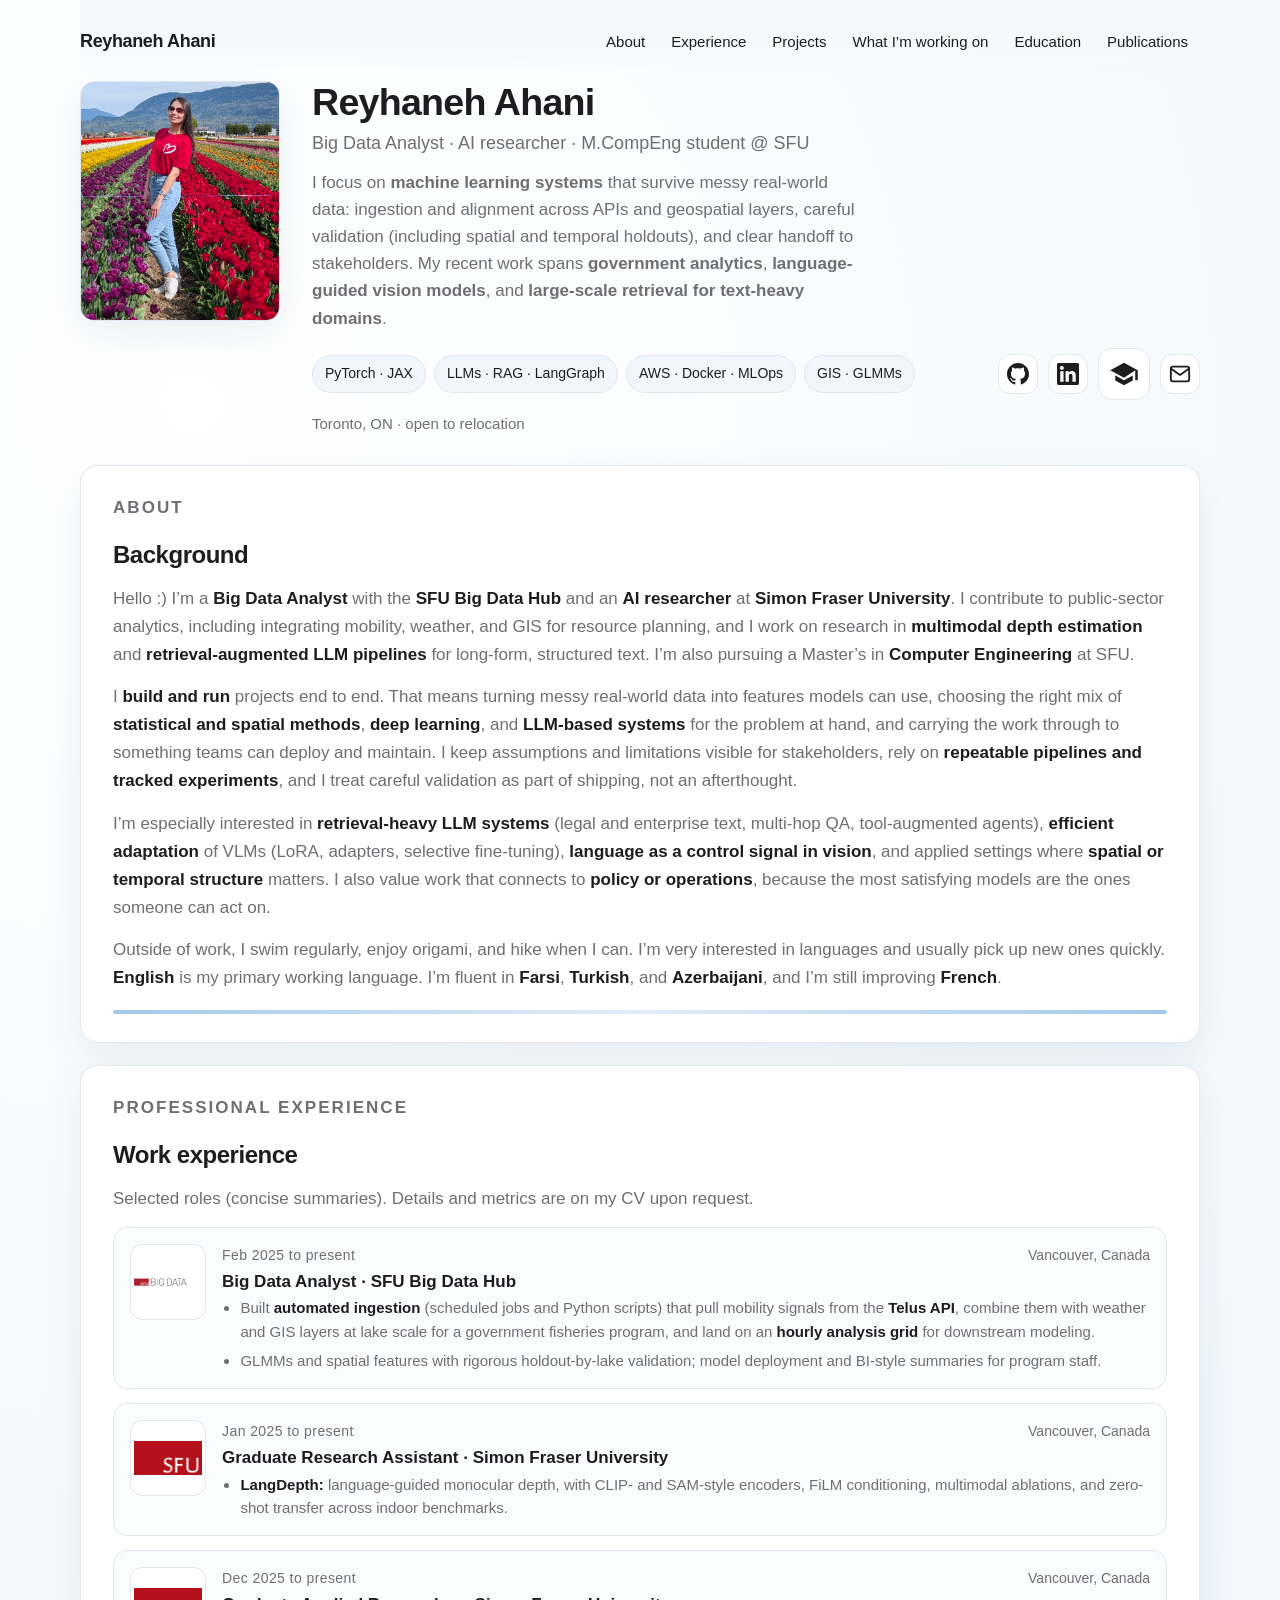
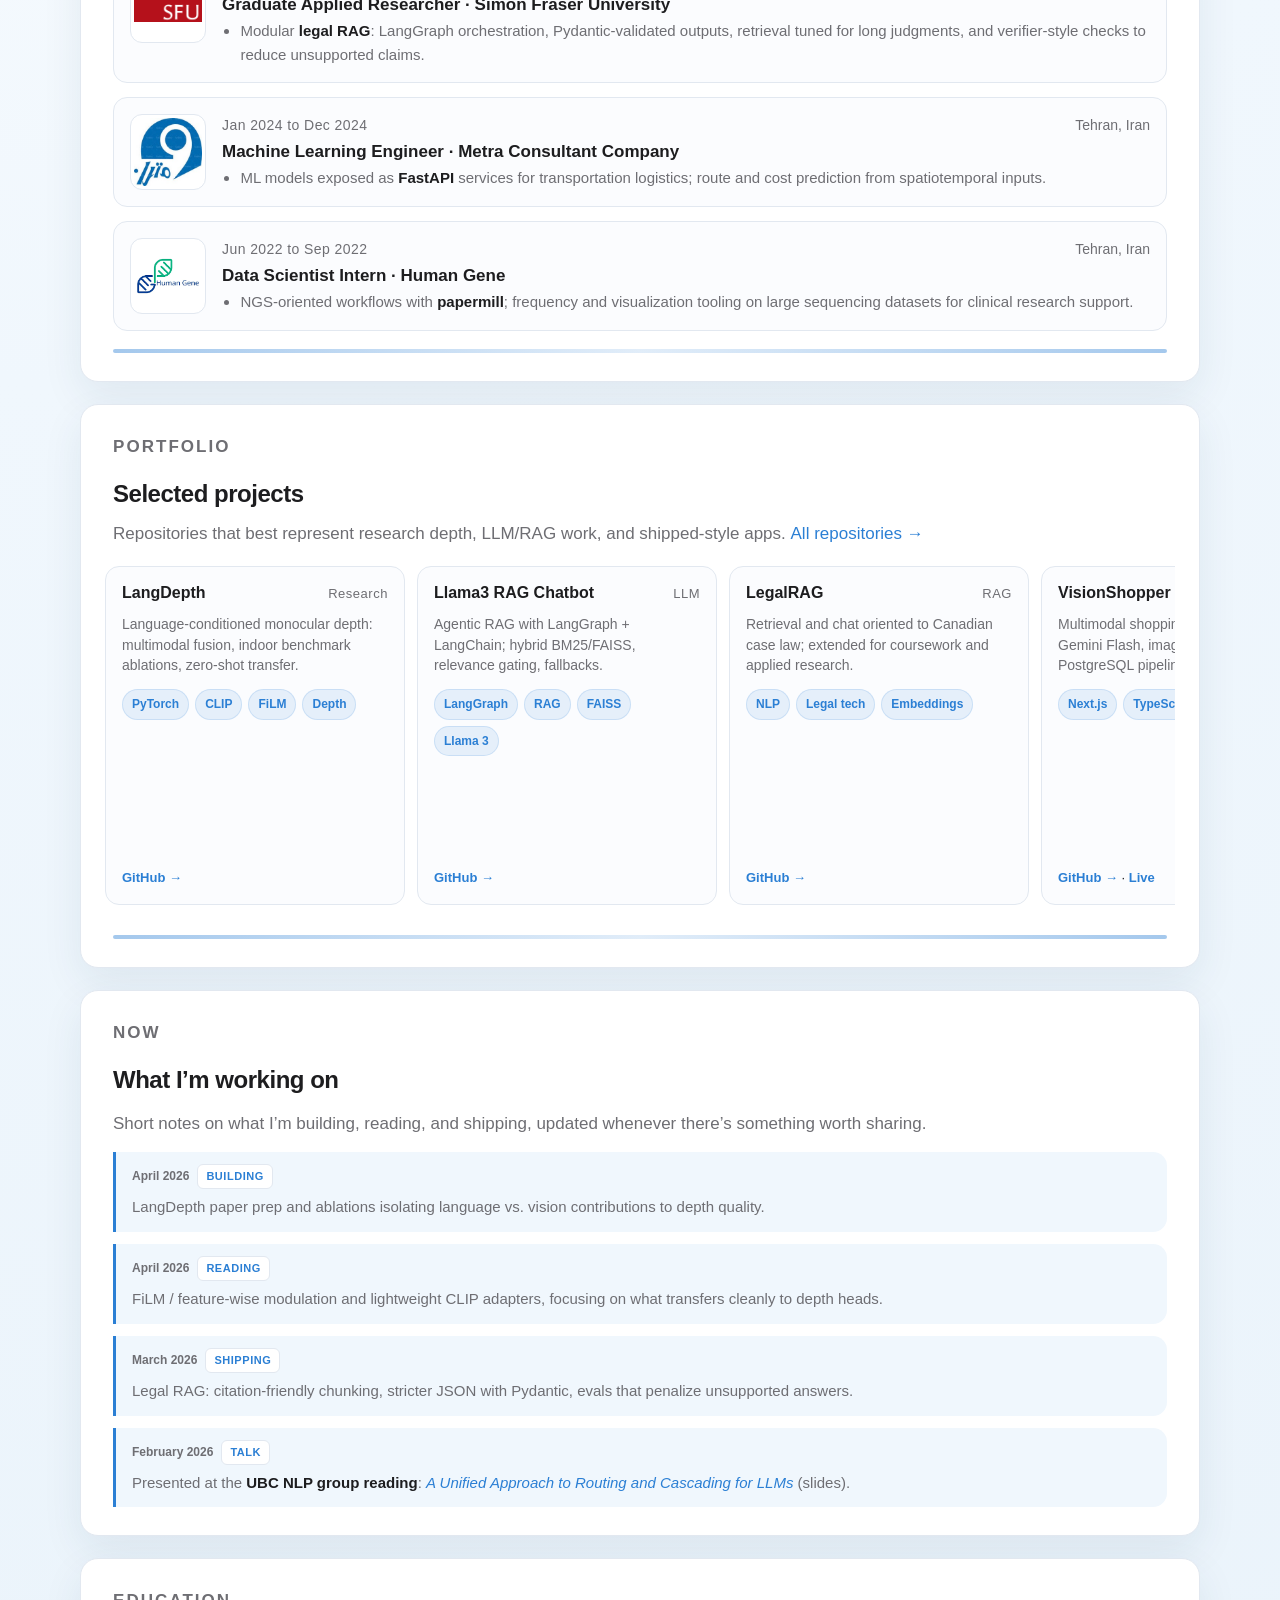
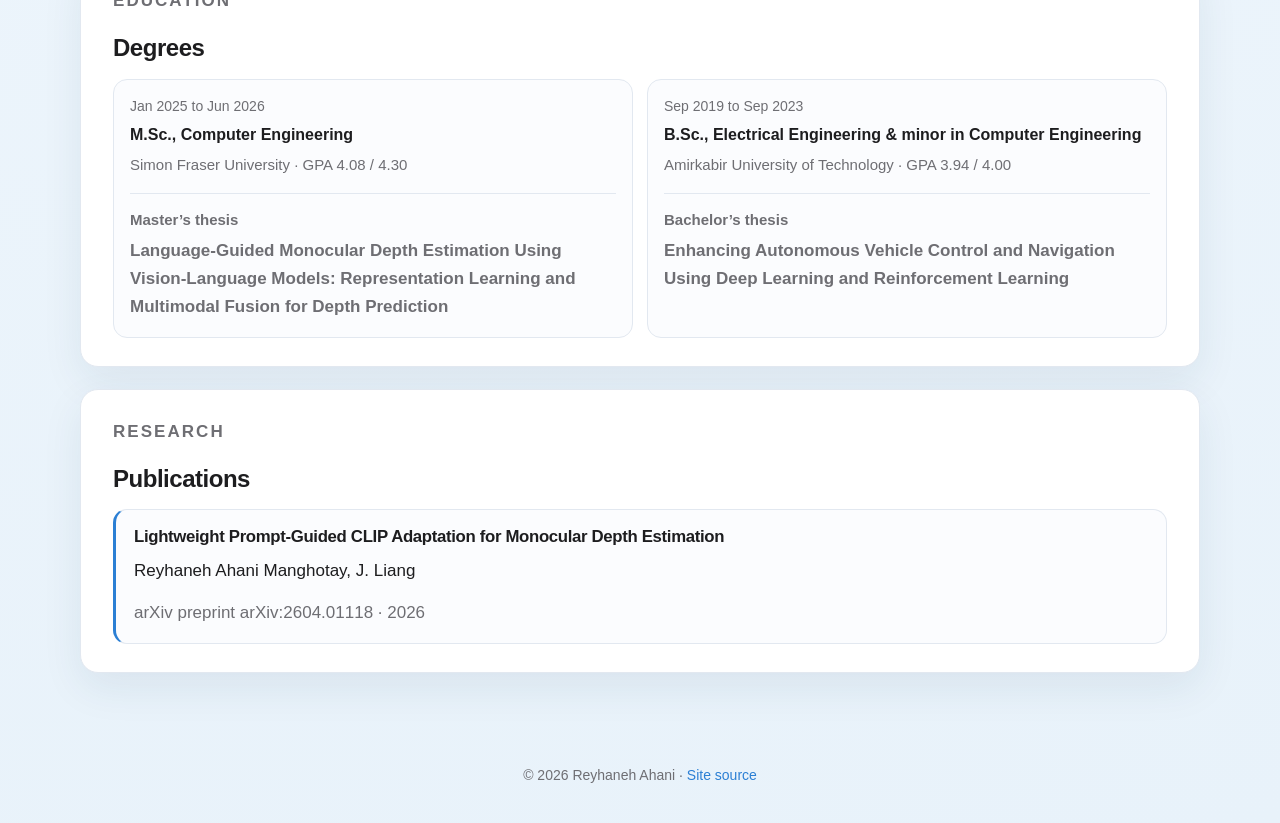
==== index.html @ d9edcb39 "Hint no-cache meta + cache-bust CSS for stale browser copies Co-authored-by: Cursor <cursoragent@cur" ====
<!DOCTYPE html>
<html lang="en">
<head>
  <meta charset="UTF-8" />
  <meta name="viewport" content="width=device-width, initial-scale=1" />
  <meta http-equiv="Cache-Control" content="no-cache, no-store, must-revalidate" />
  <meta http-equiv="Pragma" content="no-cache" />
  <meta http-equiv="Expires" content="0" />
  <meta name="description" content="Reyhaneh Ahani: ML, LLMs, multimodal AI, data engineering. M.CompEng @ SFU." />
  <title>Reyhaneh Ahani</title>
  <link rel="stylesheet" href="css/style.css?v=20260505" />
</head>
<body>
  <div class="shell">
    <header class="site-header">
      <a class="brand" href="#">Reyhaneh Ahani</a>
      <nav class="nav-links" aria-label="Primary">
        <a href="#about">About</a>
        <a href="#experience">Experience</a>
        <a href="#projects">Projects</a>
        <a href="#updates">What I’m working on</a>
        <a href="#education">Education</a>
        <a href="#publications">Publications</a>
      </nav>
    </header>

    <main>
      <section class="hero" aria-label="Introduction">
        <div class="hero-photo-wrap">
          <img
            class="hero-photo"
            src="static/profile.jpg"
            alt="Reyhaneh Ahani"
            width="200"
            height="240"
          />
        </div>
        <div>
          <h1>Reyhaneh Ahani</h1>
          <p class="tagline">Big Data Analyst · AI researcher · M.CompEng student @ SFU</p>
          <p class="lead">
            I focus on <strong>machine learning systems</strong> that survive messy real-world data: ingestion and alignment
            across APIs and geospatial layers, careful validation (including spatial and temporal holdouts), and clear
            handoff to stakeholders. My recent work spans <strong>government analytics</strong>,
            <strong>language-guided vision models</strong>, and <strong>large-scale retrieval for text-heavy domains</strong>.
          </p>
          <div class="hero-meta">
            <div class="pill-row" aria-label="Focus areas">
              <span class="pill">PyTorch · JAX</span>
              <span class="pill">LLMs · RAG · LangGraph</span>
              <span class="pill">AWS · Docker · MLOps</span>
              <span class="pill">GIS · GLMMs</span>
            </div>
            <div class="about-links" aria-label="Social and contact">
              <a href="https://github.com/ReyhanehAhani" target="_blank" rel="noopener noreferrer" title="GitHub" aria-label="GitHub">
                <svg xmlns="http://www.w3.org/2000/svg" width="22" height="22" viewBox="0 0 24 24" fill="currentColor" aria-hidden="true"><path d="M12 0c-6.626 0-12 5.373-12 12 0 5.302 3.438 9.8 8.207 11.387.599.111.793-.261.793-.577v-2.234c-3.338.726-4.033-1.416-4.033-1.416-.546-1.387-1.333-1.756-1.333-1.756-1.089-.745.083-.729.083-.729 1.205.084 1.839 1.237 1.839 1.237 1.07 1.834 2.807 1.304 3.492.997.107-.775.418-1.305.762-1.604-2.665-.305-5.467-1.334-5.467-5.931 0-1.311.469-2.381 1.236-3.221-.124-.303-.535-1.524.117-3.176 0 0 1.008-.322 3.301 1.23.957-.266 1.983-.399 3.003-.404 1.02.005 2.047.138 3.006.404 2.291-1.552 3.297-1.23 3.297-1.23.653 1.653.242 2.874.118 3.176.77.84 1.235 1.911 1.235 3.221 0 4.609-2.807 5.624-5.479 5.921.43.372.823 1.102.823 2.222v3.293c0 .319.192.694.801.576 4.765-1.589 8.199-6.086 8.199-11.386 0-6.627-5.373-12-12-12z"/></svg>
              </a>
              <a href="https://www.linkedin.com/in/reyhaneh-ahani-a38ba91b9/" target="_blank" rel="noopener noreferrer" title="LinkedIn" aria-label="LinkedIn">
                <svg xmlns="http://www.w3.org/2000/svg" width="22" height="22" viewBox="0 0 24 24" fill="currentColor" aria-hidden="true"><path d="M20.447 20.452h-3.554v-5.569c0-1.328-.027-3.037-1.852-3.037-1.853 0-2.136 1.445-2.136 2.939v5.667H9.351V9h3.414v1.561h.046c.477-.9 1.637-1.85 3.37-1.85 3.601 0 4.267 2.37 4.267 5.455v6.286zM5.337 7.433c-1.144 0-2.063-.926-2.063-2.065 0-1.138.92-2.063 2.063-2.063 1.14 0 2.064.925 2.064 2.063 0 1.139-.925 2.065-2.064 2.065zm1.782 13.019H3.555V9h3.564v11.452zM22.225 0H1.771C.792 0 0 .774 0 1.729v20.542C0 23.227.792 24 1.771 24h20.451C23.2 24 24 23.227 24 22.271V1.729C24 .774 23.2 0 22.222 0h.003z"/></svg>
              </a>
              <a class="about-links__scholar" href="https://scholar.google.ca/citations?user=MmxGeR0AAAAJ&amp;hl=en&amp;oi=ao" target="_blank" rel="noopener noreferrer" title="Google Scholar" aria-label="Google Scholar">
                <svg xmlns="http://www.w3.org/2000/svg" width="30" height="30" viewBox="0 0 24 24" fill="currentColor" aria-hidden="true"><path d="M5 13.18v4L12 21l7-3.82v-4L12 17l-5-2.82zM12 3 1 9l11 6 9-5.91V17h2V9L12 3z"/></svg>
              </a>
              <a href="mailto:raa112@sfu.ca" title="Email" aria-label="Email">
                <svg xmlns="http://www.w3.org/2000/svg" width="22" height="22" viewBox="0 0 24 24" fill="none" stroke="currentColor" stroke-width="2" stroke-linecap="round" stroke-linejoin="round" aria-hidden="true"><path d="M4 4h16c1.1 0 2 .9 2 2v12c0 1.1-.9 2-2 2H4c-1.1 0-2-.9-2-2V6c0-1.1.9-2 2-2z"/><polyline points="22,6 12,13 2,6"/></svg>
              </a>
            </div>
          </div>
          <p class="location">Toronto, ON · open to relocation</p>
        </div>
      </section>

      <section id="about" class="panel">
        <p class="eyebrow">About</p>
        <h2>Background</h2>
        <p class="lede">
          Hello :) I’m a <strong>Big Data Analyst</strong> with the <strong>SFU Big Data Hub</strong> and an <strong>AI researcher</strong> at
          <strong>Simon Fraser University</strong>. I contribute to public-sector analytics, including integrating mobility, weather, and GIS for resource planning,
          and I work on research in <strong>multimodal depth estimation</strong> and <strong>retrieval-augmented LLM pipelines</strong> for long-form, structured text.
          I’m also pursuing a Master’s in <strong>Computer Engineering</strong> at SFU.
        </p>
        <p>
          I <strong>build and run</strong> projects end to end. That means turning messy real-world data into features models can use, choosing the right mix of
          <strong>statistical and spatial methods</strong>, <strong>deep learning</strong>, and <strong>LLM-based systems</strong> for the problem at hand, and carrying the work through to something teams can deploy and maintain.
          I keep assumptions and limitations visible for stakeholders, rely on <strong>repeatable pipelines and tracked experiments</strong>,
          and I treat careful validation as part of shipping, not an afterthought.
        </p>
        <p>
          I’m especially interested in <strong>retrieval-heavy LLM systems</strong> (legal and enterprise text, multi-hop QA, tool-augmented agents),
          <strong>efficient adaptation</strong> of VLMs (LoRA, adapters, selective fine-tuning), <strong>language as a control signal in vision</strong>,
          and applied settings where <strong>spatial or temporal structure</strong> matters. I also value work that connects to <strong>policy or operations</strong>,
          because the most satisfying models are the ones someone can act on.
        </p>
        <p>
          Outside of work, I swim regularly, enjoy origami, and hike when I can. I’m very interested in languages and usually pick up new ones quickly.
          <strong>English</strong> is my primary working language. I’m fluent in <strong>Farsi</strong>, <strong>Turkish</strong>, and <strong>Azerbaijani</strong>, and I’m still improving <strong>French</strong>.
        </p>
        <div class="section-bar" aria-hidden="true"></div>
      </section>

      <section id="experience" class="panel">
        <p class="eyebrow">Professional experience</p>
        <h2>Work experience</h2>
        <p class="lede">Selected roles (concise summaries). Details and metrics are on my CV upon request.</p>

        <div class="timeline">
          <article class="timeline__item">
            <div class="timeline__logo"><img src="static/logos/bigdatahub.png" alt="" /></div>
            <div class="timeline__body">
              <div class="role-line">
                <p class="when">Feb 2025 to present</p>
                <span class="job-location">Vancouver, Canada</span>
              </div>
              <h3>Big Data Analyst · SFU Big Data Hub</h3>
              <ul>
                <li>Built <strong>automated ingestion</strong> (scheduled jobs and Python scripts) that pull mobility signals from the <strong>Telus API</strong>, combine them with weather and GIS layers at lake scale for a government fisheries program, and land on an <strong>hourly analysis grid</strong> for downstream modeling.</li>
                <li>GLMMs and spatial features with rigorous holdout-by-lake validation; model deployment and BI-style summaries for program staff.</li>
              </ul>
            </div>
          </article>

          <article class="timeline__item">
            <div class="timeline__logo"><img src="static/logos/sfu.png" alt="" /></div>
            <div class="timeline__body">
              <div class="role-line">
                <p class="when">Jan 2025 to present</p>
                <span class="job-location">Vancouver, Canada</span>
              </div>
              <h3>Graduate Research Assistant · Simon Fraser University</h3>
              <ul>
                <li><strong>LangDepth:</strong> language-guided monocular depth, with CLIP- and SAM-style encoders, FiLM conditioning, multimodal ablations, and zero-shot transfer across indoor benchmarks.</li>
              </ul>
            </div>
          </article>

          <article class="timeline__item">
            <div class="timeline__logo"><img src="static/logos/sfu.png" alt="" /></div>
            <div class="timeline__body">
              <div class="role-line">
                <p class="when">Dec 2025 to present</p>
                <span class="job-location">Vancouver, Canada</span>
              </div>
              <h3>Graduate Applied Researcher · Simon Fraser University</h3>
              <ul>
                <li>Modular <strong>legal RAG</strong>: LangGraph orchestration, Pydantic-validated outputs, retrieval tuned for long judgments, and verifier-style checks to reduce unsupported claims.</li>
              </ul>
            </div>
          </article>

          <article class="timeline__item">
            <div class="timeline__logo"><img src="static/logos/metra.png" alt="" /></div>
            <div class="timeline__body">
              <div class="role-line">
                <p class="when">Jan 2024 to Dec 2024</p>
                <span class="job-location">Tehran, Iran</span>
              </div>
              <h3>Machine Learning Engineer · Metra Consultant Company</h3>
              <ul>
                <li>ML models exposed as <strong>FastAPI</strong> services for transportation logistics; route and cost prediction from spatiotemporal inputs.</li>
              </ul>
            </div>
          </article>

          <article class="timeline__item">
            <div class="timeline__logo"><img src="static/logos/humangene.png" alt="" /></div>
            <div class="timeline__body">
              <div class="role-line">
                <p class="when">Jun 2022 to Sep 2022</p>
                <span class="job-location">Tehran, Iran</span>
              </div>
              <h3>Data Scientist Intern · Human Gene</h3>
              <ul>
                <li>NGS-oriented workflows with <strong>papermill</strong>; frequency and visualization tooling on large sequencing datasets for clinical research support.</li>
              </ul>
            </div>
          </article>
        </div>
        <div class="section-bar" aria-hidden="true"></div>
      </section>

      <section id="projects" class="panel">
        <div class="panel__header">
          <div>
            <p class="eyebrow">Portfolio</p>
            <h2 style="margin-bottom:0">Selected projects</h2>
          </div>
        </div>
        <p class="lede" style="margin-top:8px">
          Repositories that best represent research depth, LLM/RAG work, and shipped-style apps.
          <a href="https://github.com/ReyhanehAhani?tab=repositories" target="_blank" rel="noopener noreferrer">All repositories →</a>
        </p>

        <div class="projects-scroll-wrap">
          <div class="projects-scroll">
            <article class="card">
              <div class="card__header">
                <h3>LangDepth</h3>
                <span class="year">Research</span>
              </div>
              <p>Language-conditioned monocular depth: multimodal fusion, indoor benchmark ablations, zero-shot transfer.</p>
              <div class="tags">
                <span>PyTorch</span><span>CLIP</span><span>FiLM</span><span>Depth</span>
              </div>
              <div class="card-links"><a href="https://github.com/ReyhanehAhani/LangDepth" target="_blank" rel="noopener noreferrer">GitHub →</a></div>
            </article>

            <article class="card">
              <div class="card__header">
                <h3>Llama3 RAG Chatbot</h3>
                <span class="year">LLM</span>
              </div>
              <p>Agentic RAG with LangGraph + LangChain; hybrid BM25/FAISS, relevance gating, fallbacks.</p>
              <div class="tags">
                <span>LangGraph</span><span>RAG</span><span>FAISS</span><span>Llama 3</span>
              </div>
              <div class="card-links"><a href="https://github.com/ReyhanehAhani/Llama3_RAG_Chatbot" target="_blank" rel="noopener noreferrer">GitHub →</a></div>
            </article>

            <article class="card">
              <div class="card__header">
                <h3>LegalRAG</h3>
                <span class="year">RAG</span>
              </div>
              <p>Retrieval and chat oriented to Canadian case law; extended for coursework and applied research.</p>
              <div class="tags">
                <span>NLP</span><span>Legal tech</span><span>Embeddings</span>
              </div>
              <div class="card-links"><a href="https://github.com/ReyhanehAhani/LegalRAG" target="_blank" rel="noopener noreferrer">GitHub →</a></div>
            </article>

            <article class="card">
              <div class="card__header">
                <h3>VisionShopper</h3>
                <span class="year">Product</span>
              </div>
              <p>Multimodal shopping assistant: Next.js, Gemini Flash, image compression, async PostgreSQL pipeline.</p>
              <div class="tags">
                <span>Next.js</span><span>TypeScript</span><span>VLM</span><span>Vercel</span>
              </div>
              <div class="card-links">
                <a href="https://github.com/ReyhanehAhani/VisionShopper" target="_blank" rel="noopener noreferrer">GitHub →</a>
                · <a href="https://vision-shopper.vercel.app" target="_blank" rel="noopener noreferrer">Live</a>
              </div>
            </article>

            <article class="card">
              <div class="card__header">
                <h3>AdaDepthCLIP</h3>
                <span class="year">Vision</span>
              </div>
              <p>Trains a monocular depth head on top of frozen CLIP ViT-B/32, using <strong>lightweight adapter blocks</strong> instead of full fine-tunes so the vision-language backbone stays stable while the depth decoder adapts. A <strong>composite loss</strong> blends scale-invariant and gradient terms so indoor layouts stay sharp without blowing up on thin structures.</p>
              <div class="tags">
                <span>CLIP</span><span>ViT</span><span>Adapters</span>
              </div>
              <div class="card-links"><a href="https://github.com/ReyhanehAhani/AdaDepthCLIP" target="_blank" rel="noopener noreferrer">GitHub →</a></div>
            </article>

            <article class="card">
              <div class="card__header">
                <h3>NGS Data Analyser</h3>
                <span class="year">Bio</span>
              </div>
              <p>NGS workflows, frequency utilities, and visualizations for variant and disease-association support.</p>
              <div class="tags">
                <span>Python</span><span>Genomics</span><span>Pipelines</span>
              </div>
              <div class="card-links"><a href="https://github.com/ReyhanehAhani/NGS_Data_Analyser" target="_blank" rel="noopener noreferrer">GitHub →</a></div>
            </article>

            <article class="card">
              <div class="card__header">
                <h3>FAIRSEQ EN-FA</h3>
                <span class="year">NLP</span>
              </div>
              <p>End-to-end <strong>English-Persian</strong> neural MT in FAIRSEQ: normalized and filtered parallel data, trained both <strong>LSTM seq2seq</strong> and <strong>Transformer</strong> baselines, and scored outputs with <strong>COMET</strong> (plus classic automatic metrics) to compare architecture choices under the same preprocessing budget.</p>
              <div class="tags">
                <span>FAIRSEQ</span><span>MT</span><span>Transformers</span>
              </div>
              <div class="card-links"><a href="https://github.com/ReyhanehAhani/FAIRSEQ-EN-FA-translation" target="_blank" rel="noopener noreferrer">GitHub →</a></div>
            </article>

            <article class="card">
              <div class="card__header">
                <h3>MultiNLI · Llama3 &amp; RoBERTa</h3>
                <span class="year">Fine-tuning</span>
              </div>
              <p>Systematic <strong>parameter-efficient fine-tuning</strong> on MultiNLI-style natural language inference: <strong>LoRA</strong> on Llama&nbsp;3 versus a strong <strong>RoBERTa</strong> encoder baseline, with matched training budgets and error analysis to see when instruction-tuned LLMs buy you gains on structured entailment.</p>
              <div class="tags">
                <span>LoRA</span><span>Hugging Face</span><span>NLI</span>
              </div>
              <div class="card-links"><a href="https://github.com/ReyhanehAhani/MultiNLI-LLama-Roberta" target="_blank" rel="noopener noreferrer">GitHub →</a></div>
            </article>

            <article class="card">
              <div class="card__header">
                <h3>Diabet · LIME &amp; SHAP</h3>
                <span class="year">XAI</span>
              </div>
              <p>Part of my exploration of <strong>trustworthy AI</strong>: train classifiers on tabular, clinical-style diabetes-risk data, then stress-test <strong>explainability (XAI)</strong> with <strong>LIME</strong> and <strong>SHAP</strong>, comparing local vs. global attributions and when each method aligns (or conflicts) with model behavior for safe downstream use.</p>
              <div class="tags">
                <span>Trustworthy AI</span><span>XAI</span><span>SHAP</span><span>LIME</span><span>Sklearn</span>
              </div>
              <div class="card-links"><a href="https://github.com/ReyhanehAhani/Diabet-LIME-SHAP" target="_blank" rel="noopener noreferrer">GitHub →</a></div>
            </article>

            <article class="card">
              <div class="card__header">
                <h3>Bachelor’s thesis</h3>
                <span class="year">Capstone</span>
              </div>
              <p>Bachelor’s capstone at <strong>Amirkabir University of Technology</strong>: full thesis package (code, experiments, and report) on <strong>computer vision for intelligent vehicles</strong>, including detection- and segmentation-style pipelines, training loops, and evaluation that fed my later work in multimodal and spatial ML.</p>
              <div class="tags">
                <span>PyTorch</span><span>CV</span><span>Autonomous driving</span><span>Thesis</span>
              </div>
              <div class="card-links"><a href="https://github.com/ReyhanehAhani/Bachelor-Thesis" target="_blank" rel="noopener noreferrer">GitHub →</a></div>
            </article>
          </div>
        </div>
        <div class="section-bar" aria-hidden="true"></div>
      </section>

      <section id="updates" class="panel">
        <p class="eyebrow">Now</p>
        <h2>What I’m working on</h2>
        <p class="lede">Short notes on what I’m building, reading, and shipping, updated whenever there’s something worth sharing.</p>
        <div class="updates-list">
          <article class="update-item">
            <div class="update-meta">
              <span class="update-date">April 2026</span>
              <span class="update-tag">Building</span>
            </div>
            <p>LangDepth paper prep and ablations isolating language vs. vision contributions to depth quality.</p>
          </article>
          <article class="update-item">
            <div class="update-meta">
              <span class="update-date">April 2026</span>
              <span class="update-tag">Reading</span>
            </div>
            <p>FiLM / feature-wise modulation and lightweight CLIP adapters, focusing on what transfers cleanly to depth heads.</p>
          </article>
          <article class="update-item">
            <div class="update-meta">
              <span class="update-date">March 2026</span>
              <span class="update-tag">Shipping</span>
            </div>
            <p>Legal RAG: citation-friendly chunking, stricter JSON with Pydantic, evals that penalize unsupported answers.</p>
          </article>
          <article class="update-item">
            <div class="update-meta">
              <span class="update-date">February 2026</span>
              <span class="update-tag">Talk</span>
            </div>
            <p>
              Presented at the <strong>UBC NLP group reading</strong>:
              <a href="https://docs.google.com/presentation/d/10ZEqgsfHxGTs1e9fv6WZc2cRCBlDjfGvfIC561rQwIE/edit?slide=id.p#slide=id.p" target="_blank" rel="noopener noreferrer"><em>A Unified Approach to Routing and Cascading for LLMs</em></a>
              (slides).
            </p>
          </article>
        </div>
      </section>

      <section id="education" class="panel">
        <p class="eyebrow">Education</p>
        <h2>Degrees</h2>
        <div class="edu-grid">
          <div class="edu-card">
            <div class="when">Jan 2025 to Jun 2026</div>
            <strong>M.Sc., Computer Engineering</strong>
            <span>Simon Fraser University · GPA 4.08 / 4.30</span>
            <div class="edu-thesis-block">
              <span class="edu-thesis-kicker">Master’s thesis</span>
              <p class="edu-thesis-line">
                Language-Guided Monocular Depth Estimation Using Vision-Language Models:
                Representation Learning and Multimodal Fusion for Depth Prediction
              </p>
            </div>
          </div>
          <div class="edu-card">
            <div class="when">Sep 2019 to Sep 2023</div>
            <strong>B.Sc., Electrical Engineering &amp; minor in Computer Engineering</strong>
            <span>Amirkabir University of Technology · GPA 3.94 / 4.00</span>
            <div class="edu-thesis-block">
              <span class="edu-thesis-kicker">Bachelor’s thesis</span>
              <p class="edu-thesis-line">
                Enhancing Autonomous Vehicle Control and Navigation Using Deep Learning and Reinforcement Learning
              </p>
            </div>
          </div>
        </div>
      </section>

      <section id="publications" class="panel">
        <p class="eyebrow">Research</p>
        <h2>Publications</h2>
        <ul class="pub-list">
          <li class="pub-item">
            <h3 class="pub-title">Lightweight Prompt-Guided CLIP Adaptation for Monocular Depth Estimation</h3>
            <p class="pub-meta"><span class="pub-authors">Reyhaneh Ahani Manghotay, J. Liang</span></p>
            <p class="pub-venue">arXiv preprint arXiv:2604.01118 · 2026</p>
          </li>
        </ul>
      </section>
    </main>

    <footer>
      © <span id="y"></span> Reyhaneh Ahani ·
      <a href="https://github.com/ReyhanehAhani/reyhanehahani.github.io" target="_blank" rel="noopener noreferrer">Site source</a>
    </footer>
  </div>
  <script>
    document.getElementById("y").textContent = new Date().getFullYear();
  </script>
</body>
</html>
---- css/style.css ----
/* Portfolio — layout inspired by github.com/tianw52/tianw52.github.io, palette: light blue + white */
:root {
  --bg: #f5f9fc;
  --panel: #ffffff;
  --text: #1d1d1f;
  --muted: #6e6e73;
  --accent: #2b7fd4;
  --accent-soft: rgba(43, 127, 212, 0.1);
  --border: #e2e8f0;
  --shadow: 0 15px 40px rgba(30, 58, 95, 0.08);
  --radius: 18px;
  --radius-sm: 14px;
}

*,
*::before,
*::after {
  box-sizing: border-box;
}

html {
  scroll-behavior: smooth;
}

body {
  margin: 0;
  min-height: 100vh;
  font-family: "SF Pro Display", "SF Pro Text", -apple-system, BlinkMacSystemFont, "Segoe UI", Roboto, sans-serif;
  font-size: 17px;
  line-height: 1.55;
  color: var(--text);
  background: radial-gradient(circle at 15% 10%, #ffffff 0%, #f0f7fd 42%, #e8f2fa 100%);
  overflow-x: hidden;
  -webkit-font-smoothing: antialiased;
}

a {
  color: var(--accent);
  text-decoration: none;
  font-weight: 500;
}

a:hover {
  text-decoration: underline;
}

.shell {
  width: min(1120px, 92vw);
  margin: 0 auto;
}

/* Sticky blur header — tianw52 style */
.site-header {
  display: flex;
  align-items: center;
  justify-content: space-between;
  flex-wrap: wrap;
  gap: 10px;
  padding: 22px 0 12px;
  position: sticky;
  top: 0;
  z-index: 20;
  background: linear-gradient(180deg, rgba(245, 249, 252, 0.96) 65%, rgba(245, 249, 252, 0));
  backdrop-filter: blur(12px);
  -webkit-backdrop-filter: blur(12px);
}

.site-header .brand {
  font-weight: 600;
  letter-spacing: -0.02em;
  font-size: 18px;
  color: var(--text);
}

.site-header .brand:hover {
  color: var(--accent);
  text-decoration: none;
}

.nav-links {
  display: flex;
  flex-wrap: wrap;
  gap: 2px;
}

.nav-links a {
  color: var(--text);
  text-decoration: none;
  font-weight: 500;
  font-size: 15px;
  padding: 8px 12px;
  border-radius: 12px;
  transition: background 0.2s ease, color 0.2s ease;
}

.nav-links a:hover {
  color: var(--accent);
  background: var(--accent-soft);
  text-decoration: none;
}

main {
  display: flex;
  flex-direction: column;
  gap: 22px;
  padding-bottom: 72px;
}

/* Hero */
.hero {
  display: grid;
  grid-template-columns: 200px 1fr;
  gap: 2rem;
  align-items: start;
  padding: 8px 0 8px;
}

@media (max-width: 720px) {
  .hero {
    grid-template-columns: 1fr;
    text-align: center;
  }

  .hero-photo-wrap {
    margin: 0 auto;
  }

  .hero-meta {
    justify-content: center;
  }
}

.hero-photo-wrap {
  position: relative;
}

.hero-photo {
  width: 100%;
  max-width: 200px;
  aspect-ratio: 5 / 6;
  object-fit: cover;
  border-radius: var(--radius-sm);
  box-shadow: var(--shadow);
  border: 1px solid var(--border);
  background: var(--panel);
}

.hero-photo.is-placeholder {
  object-fit: contain;
}

.hero h1 {
  margin: 0 0 6px;
  font-size: clamp(1.75rem, 3.5vw, 2.35rem);
  font-weight: 600;
  letter-spacing: -0.02em;
  line-height: 1.15;
}

.hero .tagline {
  margin: 0 0 12px;
  font-size: 18px;
  color: var(--muted);
  line-height: 1.45;
}

.hero .lead {
  margin: 0 0 16px;
  color: var(--muted);
  font-size: 17px;
  line-height: 1.6;
  max-width: 58ch;
}

.hero-meta {
  display: flex;
  align-items: center;
  justify-content: space-between;
  flex-wrap: wrap;
  gap: 12px;
  margin-bottom: 12px;
}

.hero .pill-row {
  display: flex;
  gap: 8px;
  flex-wrap: wrap;
}

.hero .pill {
  background: #f0f6fc;
  border: 1px solid var(--border);
  padding: 7px 12px;
  border-radius: 999px;
  color: var(--text);
  font-weight: 500;
  font-size: 14px;
}

.about-links {
  display: flex;
  align-items: center;
  gap: 10px;
  flex-shrink: 0;
}

.about-links a {
  display: inline-flex;
  align-items: center;
  justify-content: center;
  width: 40px;
  height: 40px;
  padding: 0;
  border: 1px solid var(--border);
  border-radius: 12px;
  background: var(--panel);
  color: var(--text);
  transition: transform 0.15s ease, box-shadow 0.15s ease, color 0.15s ease;
}

.about-links a:hover {
  transform: translateY(-2px);
  box-shadow: 0 8px 20px rgba(43, 127, 212, 0.12);
  color: var(--accent);
  text-decoration: none;
}

.about-links a svg {
  display: block;
}

.about-links a.about-links__scholar {
  width: 52px;
  height: 52px;
  border-radius: 14px;
}

.about-links a.about-links__scholar svg {
  width: 30px;
  height: 30px;
}

.hero .location {
  font-size: 15px;
  color: var(--muted);
  margin: 0;
}

/* Panels */
.panel {
  background: var(--panel);
  border: 1px solid var(--border);
  border-radius: var(--radius);
  padding: 28px 32px;
  box-shadow: var(--shadow);
}

.panel__header {
  display: flex;
  justify-content: space-between;
  align-items: baseline;
  gap: 12px;
  flex-wrap: wrap;
  margin-bottom: 4px;
}

.eyebrow {
  text-transform: uppercase;
  letter-spacing: 0.12em;
  font-size: 13px;
  color: var(--muted);
  margin: 0 0 8px;
  font-weight: 600;
}

.panel h2 {
  margin: 0 0 12px;
  font-size: 1.5rem;
  font-weight: 600;
  letter-spacing: -0.02em;
}

.lede {
  font-size: 17px;
  line-height: 1.65;
  color: var(--muted);
  margin: 0 0 14px;
}

.panel p {
  margin: 0 0 14px;
  color: var(--muted);
  font-size: 17px;
  line-height: 1.65;
}

.panel p:last-child {
  margin-bottom: 0;
}

.panel strong {
  color: var(--text);
  font-weight: 600;
}

.section-bar {
  width: 100%;
  height: 4px;
  background: linear-gradient(90deg, rgba(43, 127, 212, 0.45), rgba(43, 127, 212, 0.15), rgba(43, 127, 212, 0.45));
  border-radius: 999px;
  margin-top: 18px;
  opacity: 0.95;
}

/* Timeline / jobs with logos */
.timeline {
  display: grid;
  gap: 14px;
}

.timeline__item {
  display: grid;
  grid-template-columns: 76px 1fr;
  gap: 14px 16px;
  align-items: start;
  padding: 16px 16px;
  border-radius: var(--radius-sm);
  border: 1px solid var(--border);
  background: #fbfcfe;
}

.timeline__logo {
  width: 76px;
  height: 76px;
  border-radius: 12px;
  border: 1px solid var(--border);
  background: var(--panel);
  display: flex;
  align-items: center;
  justify-content: center;
  overflow: hidden;
  flex-shrink: 0;
}

.timeline__logo img {
  width: 100%;
  height: 100%;
  object-fit: contain;
  padding: 3px;
}

.timeline__body {
  min-width: 0;
}

.timeline__body .role-line {
  display: flex;
  align-items: baseline;
  gap: 10px;
  flex-wrap: wrap;
  justify-content: space-between;
  margin-bottom: 4px;
}

.timeline__body .when {
  margin: 0;
  font-size: 14px;
  letter-spacing: 0.03em;
  color: var(--muted);
  font-weight: 500;
}

.job-location {
  color: var(--muted);
  font-size: 14px;
  white-space: nowrap;
}

.timeline__body h3 {
  margin: 0 0 4px;
  font-size: 17px;
  font-weight: 600;
  line-height: 1.25;
}

.timeline__body .role-title {
  margin: 0 0 10px;
  font-size: 15px;
  color: var(--muted);
}

.timeline__body ul {
  margin: 0;
  padding-left: 1.15rem;
  color: var(--muted);
  font-size: 15px;
  line-height: 1.55;
}

.timeline__body li {
  margin-bottom: 6px;
}

.timeline__body li:last-child {
  margin-bottom: 0;
}

/* Project cards — horizontal scroll like tianw52 */
.panel__header + .projects-scroll-wrap {
  margin-top: 8px;
}

.projects-scroll {
  display: flex;
  gap: 12px;
  overflow-x: auto;
  padding: 4px 4px 12px;
  margin: 0 -8px;
  padding-left: 8px;
  padding-right: 8px;
  scroll-snap-type: x mandatory;
}

.projects-scroll::-webkit-scrollbar {
  height: 10px;
}

.projects-scroll::-webkit-scrollbar-track {
  background: #eef4fa;
  border-radius: 999px;
}

.projects-scroll::-webkit-scrollbar-thumb {
  background: rgba(43, 127, 212, 0.25);
  border-radius: 999px;
}

.card {
  background: #fbfcfe;
  border: 1px solid var(--border);
  border-radius: var(--radius-sm);
  padding: 16px;
  display: flex;
  flex-direction: column;
  gap: 10px;
  transition: transform 0.25s ease, box-shadow 0.25s ease;
  min-width: 300px;
  flex: 0 0 300px;
  scroll-snap-align: start;
}

.card:hover {
  transform: translateY(-5px);
  box-shadow: 0 18px 32px rgba(30, 58, 95, 0.1);
}

.card__header {
  display: flex;
  align-items: baseline;
  justify-content: space-between;
  gap: 10px;
}

.card__header h3 {
  margin: 0;
  flex: 1;
  font-size: 16px;
  font-weight: 600;
  line-height: 1.25;
}

.card .year {
  color: var(--muted);
  font-size: 13px;
  letter-spacing: 0.04em;
  white-space: nowrap;
}

.card p {
  margin: 0;
  color: var(--muted);
  font-size: 14px;
  line-height: 1.45;
}

.card .card-links {
  margin-top: auto;
  font-size: 13px;
}

.card .card-links a {
  font-weight: 600;
}

.tags {
  display: flex;
  gap: 6px;
  flex-wrap: wrap;
  margin-top: 4px;
}

.tags span {
  background: var(--accent-soft);
  color: var(--accent);
  padding: 5px 9px;
  border-radius: 999px;
  font-size: 12px;
  font-weight: 600;
  border: 1px solid rgba(43, 127, 212, 0.15);
}

/* Publications */
.pub-list {
  list-style: none;
  margin: 0;
  padding: 0;
  display: flex;
  flex-direction: column;
  gap: 14px;
}

.pub-item {
  margin: 0;
  padding: 16px 16px 16px 18px;
  border-radius: var(--radius-sm);
  border: 1px solid var(--border);
  background: #fbfcfe;
  border-left: 3px solid var(--accent);
}

.pub-title {
  margin: 0 0 8px;
  font-size: 1.05rem;
  font-weight: 600;
  line-height: 1.35;
  letter-spacing: -0.02em;
  color: var(--text);
}

.pub-meta {
  margin: 0 0 6px;
  font-size: 15px;
  color: var(--muted);
}

.pub-authors {
  color: var(--text);
  font-weight: 500;
}

.pub-venue {
  margin: 0;
  font-size: 14px;
  color: var(--muted);
}

/* Lab notes */
.updates-list {
  display: flex;
  flex-direction: column;
  gap: 12px;
}

.update-item {
  border-left: 3px solid var(--accent);
  padding: 12px 14px 12px 16px;
  background: #f0f7fd;
  border-radius: 0 var(--radius-sm) var(--radius-sm) 0;
}

.update-meta {
  display: flex;
  flex-wrap: wrap;
  gap: 8px;
  align-items: center;
  margin-bottom: 6px;
  font-size: 12px;
}

.update-date {
  color: var(--muted);
  font-weight: 600;
}

.update-tag {
  background: var(--panel);
  color: var(--accent);
  font-weight: 700;
  font-size: 11px;
  text-transform: uppercase;
  letter-spacing: 0.05em;
  padding: 3px 8px;
  border-radius: 6px;
  border: 1px solid var(--border);
}

.update-item p {
  margin: 0;
  font-size: 15px;
  color: var(--muted);
}

/* Education */
.edu-grid {
  display: grid;
  gap: 14px;
}

@media (min-width: 640px) {
  .edu-grid {
    grid-template-columns: 1fr 1fr;
  }
}

.edu-card {
  border: 1px solid var(--border);
  border-radius: var(--radius-sm);
  padding: 16px;
  background: #fbfcfe;
}

.edu-card .when {
  font-size: 14px;
  color: var(--muted);
  margin-bottom: 6px;
}

.edu-card strong {
  display: block;
  font-size: 16px;
  margin-bottom: 4px;
  color: var(--text);
}

.edu-card span {
  font-size: 15px;
  color: var(--muted);
}

.edu-thesis-block {
  margin-top: 14px;
  padding-top: 14px;
  border-top: 1px solid var(--border);
}

.edu-thesis-kicker {
  display: block;
  font-size: 12px;
  font-weight: 600;
  color: var(--muted);
  margin-bottom: 6px;
}

.edu-thesis-line {
  margin: 0;
  font-size: 15px;
  font-weight: 600;
  line-height: 1.45;
  color: var(--text);
}

footer {
  text-align: center;
  padding: 20px 16px 36px;
  font-size: 14px;
  color: var(--muted);
}

@media (max-width: 720px) {
  .site-header {
    flex-direction: column;
    align-items: flex-start;
  }

  .panel {
    padding: 22px 20px;
  }
}
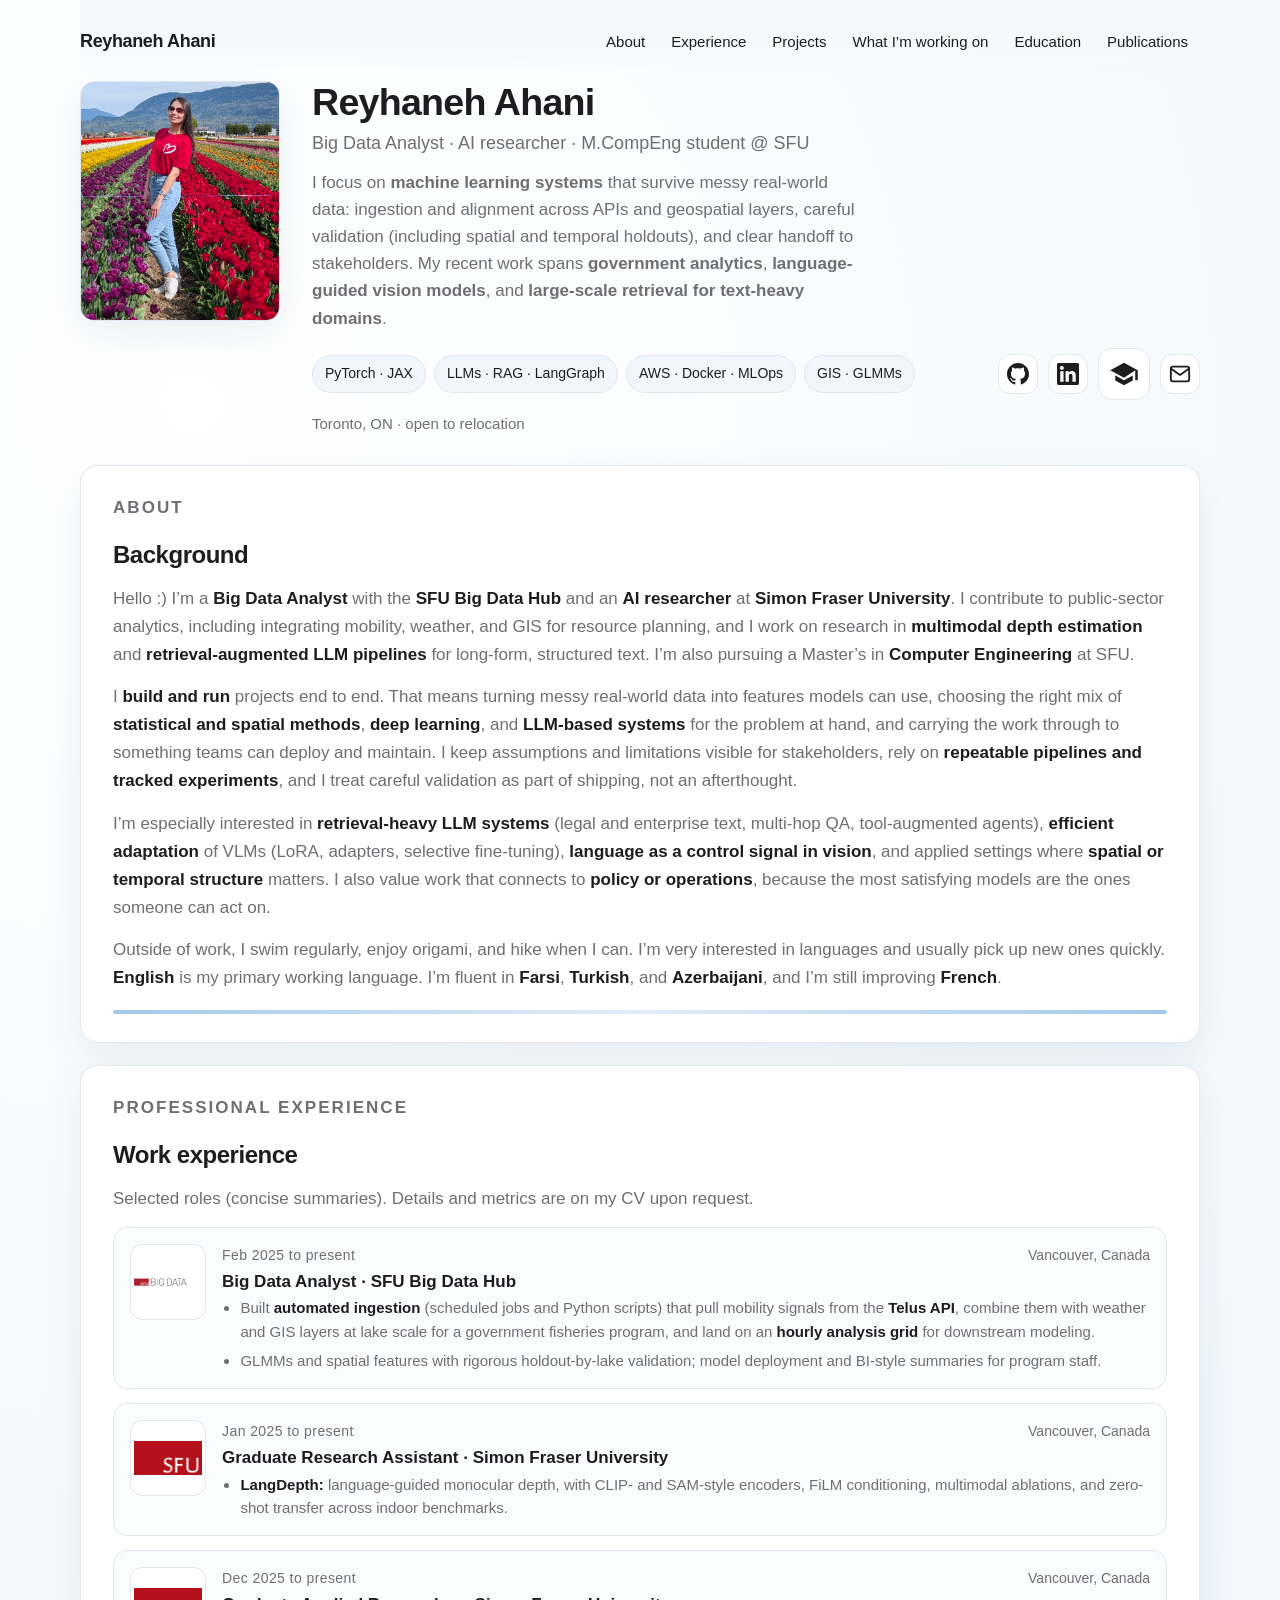
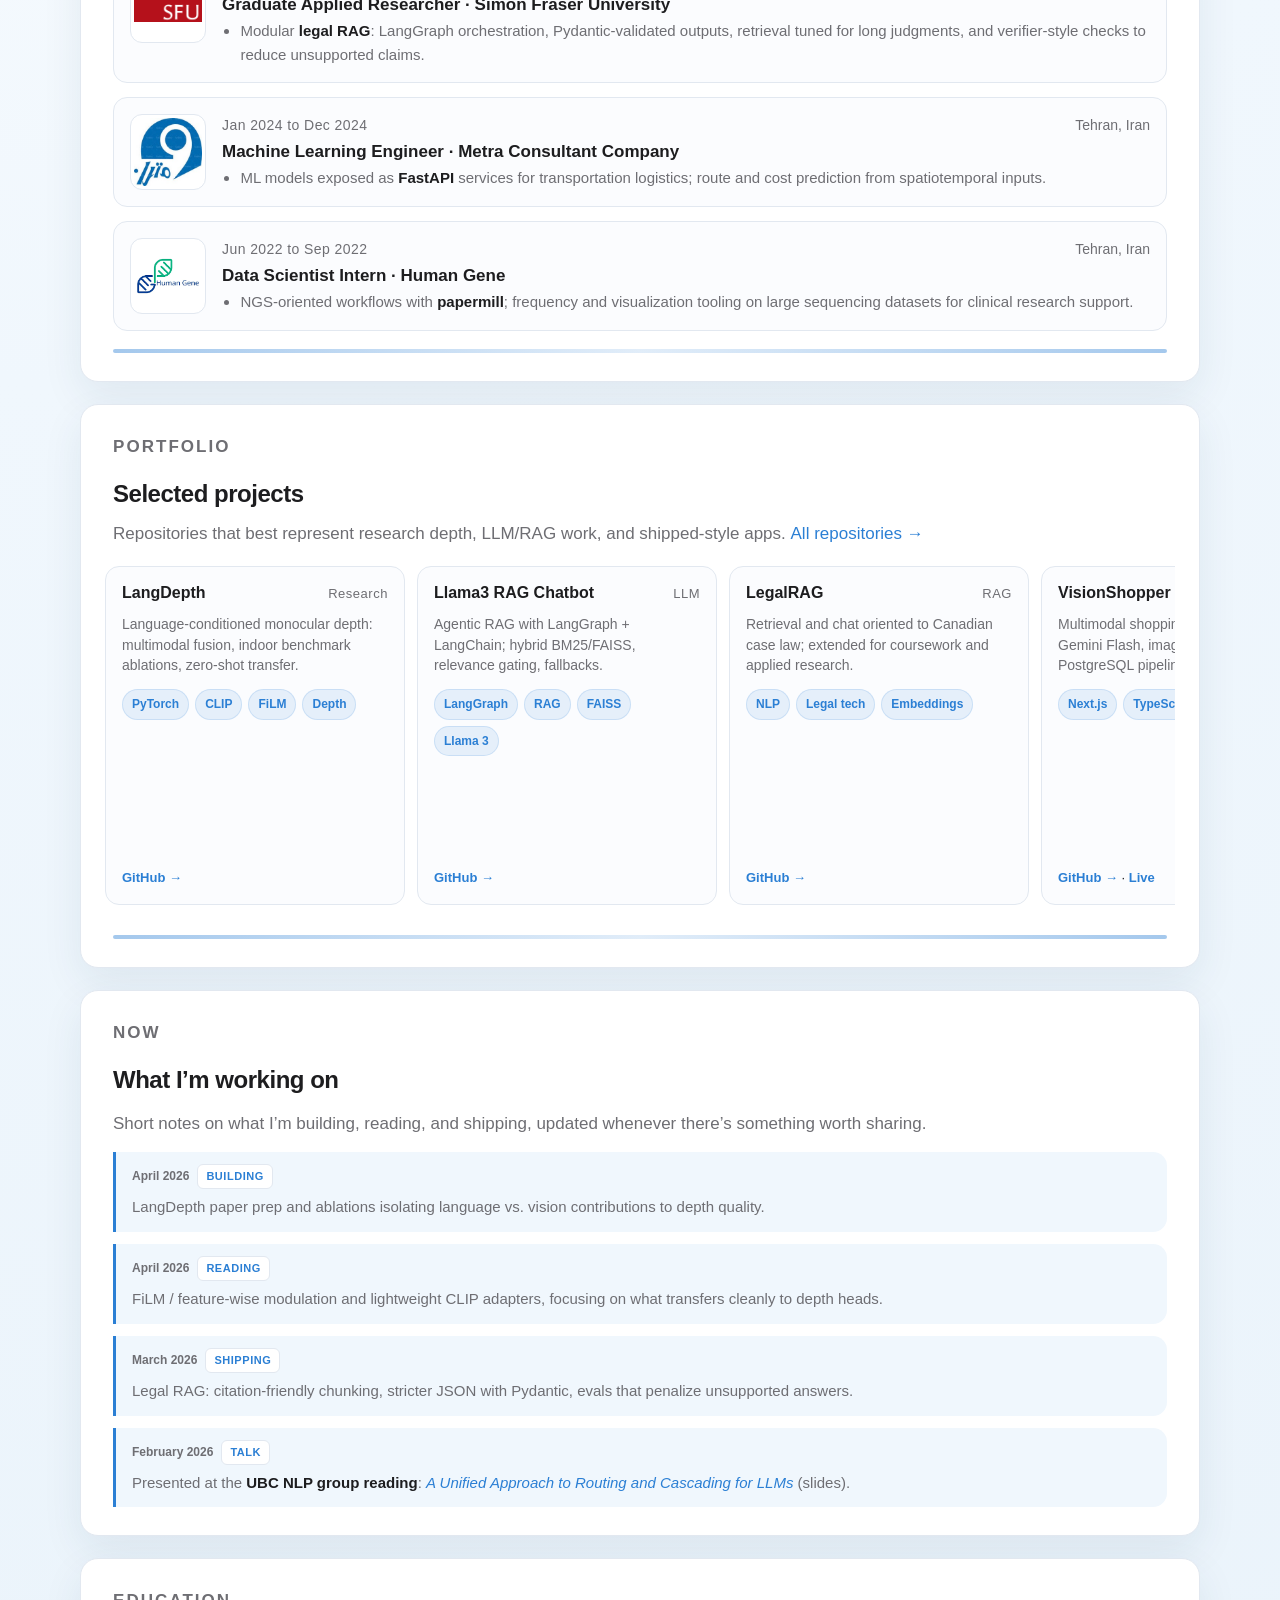
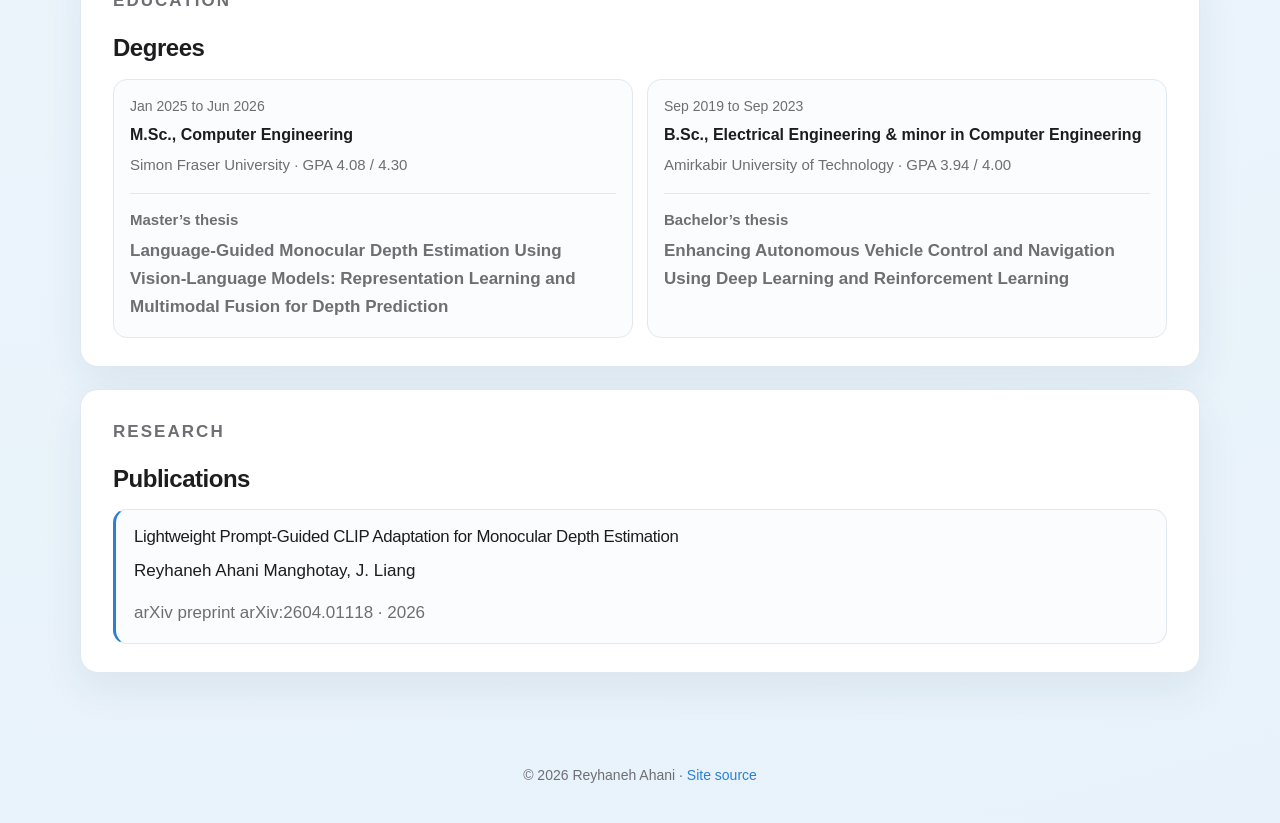
==== commit 8cfe4532: "Publications: link paper title to Google Scholar citation page Co-authored-by: Cursor <cursoragent@c" ====
--- a/index.html
+++ b/index.html
@@ -8,7 +8,7 @@
   <meta http-equiv="Expires" content="0" />
   <meta name="description" content="Reyhaneh Ahani: ML, LLMs, multimodal AI, data engineering. M.CompEng @ SFU." />
   <title>Reyhaneh Ahani</title>
-  <link rel="stylesheet" href="css/style.css?v=20260505" />
+  <link rel="stylesheet" href="css/style.css?v=20260506" />
 </head>
 <body>
   <div class="shell">
@@ -394,7 +394,9 @@
         <h2>Publications</h2>
         <ul class="pub-list">
           <li class="pub-item">
-            <h3 class="pub-title">Lightweight Prompt-Guided CLIP Adaptation for Monocular Depth Estimation</h3>
+            <h3 class="pub-title">
+              <a href="https://scholar.google.ca/citations?view_op=view_citation&amp;hl=en&amp;user=MmxGeR0AAAAJ&amp;citation_for_view=MmxGeR0AAAAJ:u-x6o8ySG0sC" target="_blank" rel="noopener noreferrer">Lightweight Prompt-Guided CLIP Adaptation for Monocular Depth Estimation</a>
+            </h3>
             <p class="pub-meta"><span class="pub-authors">Reyhaneh Ahani Manghotay, J. Liang</span></p>
             <p class="pub-venue">arXiv preprint arXiv:2604.01118 · 2026</p>
           </li>
--- a/css/style.css
+++ b/css/style.css
@@ -534,7 +534,16 @@
   font-weight: 600;
   line-height: 1.35;
   letter-spacing: -0.02em;
-  color: var(--text);
+}
+
+.pub-title a {
+  color: var(--text);
+  text-decoration: none;
+}
+
+.pub-title a:hover {
+  color: var(--accent);
+  text-decoration: underline;
 }
 
 .pub-meta {
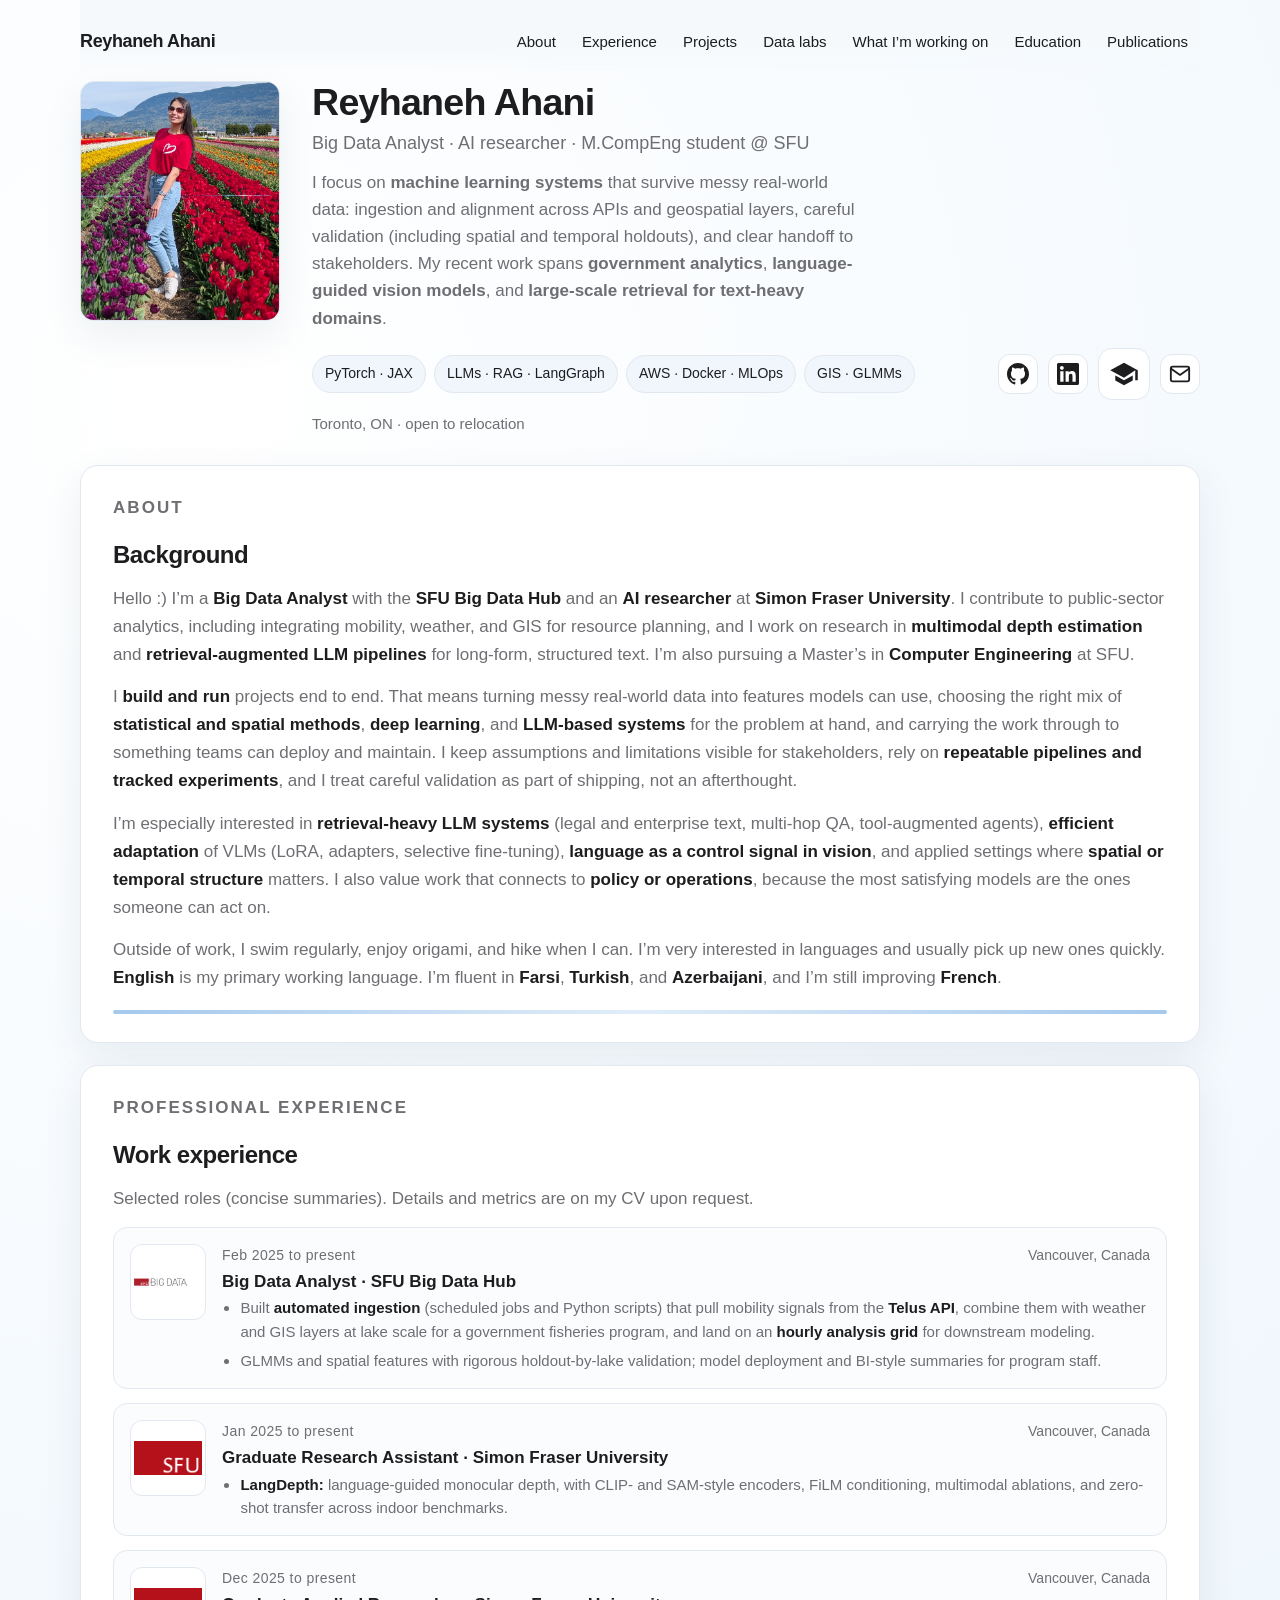
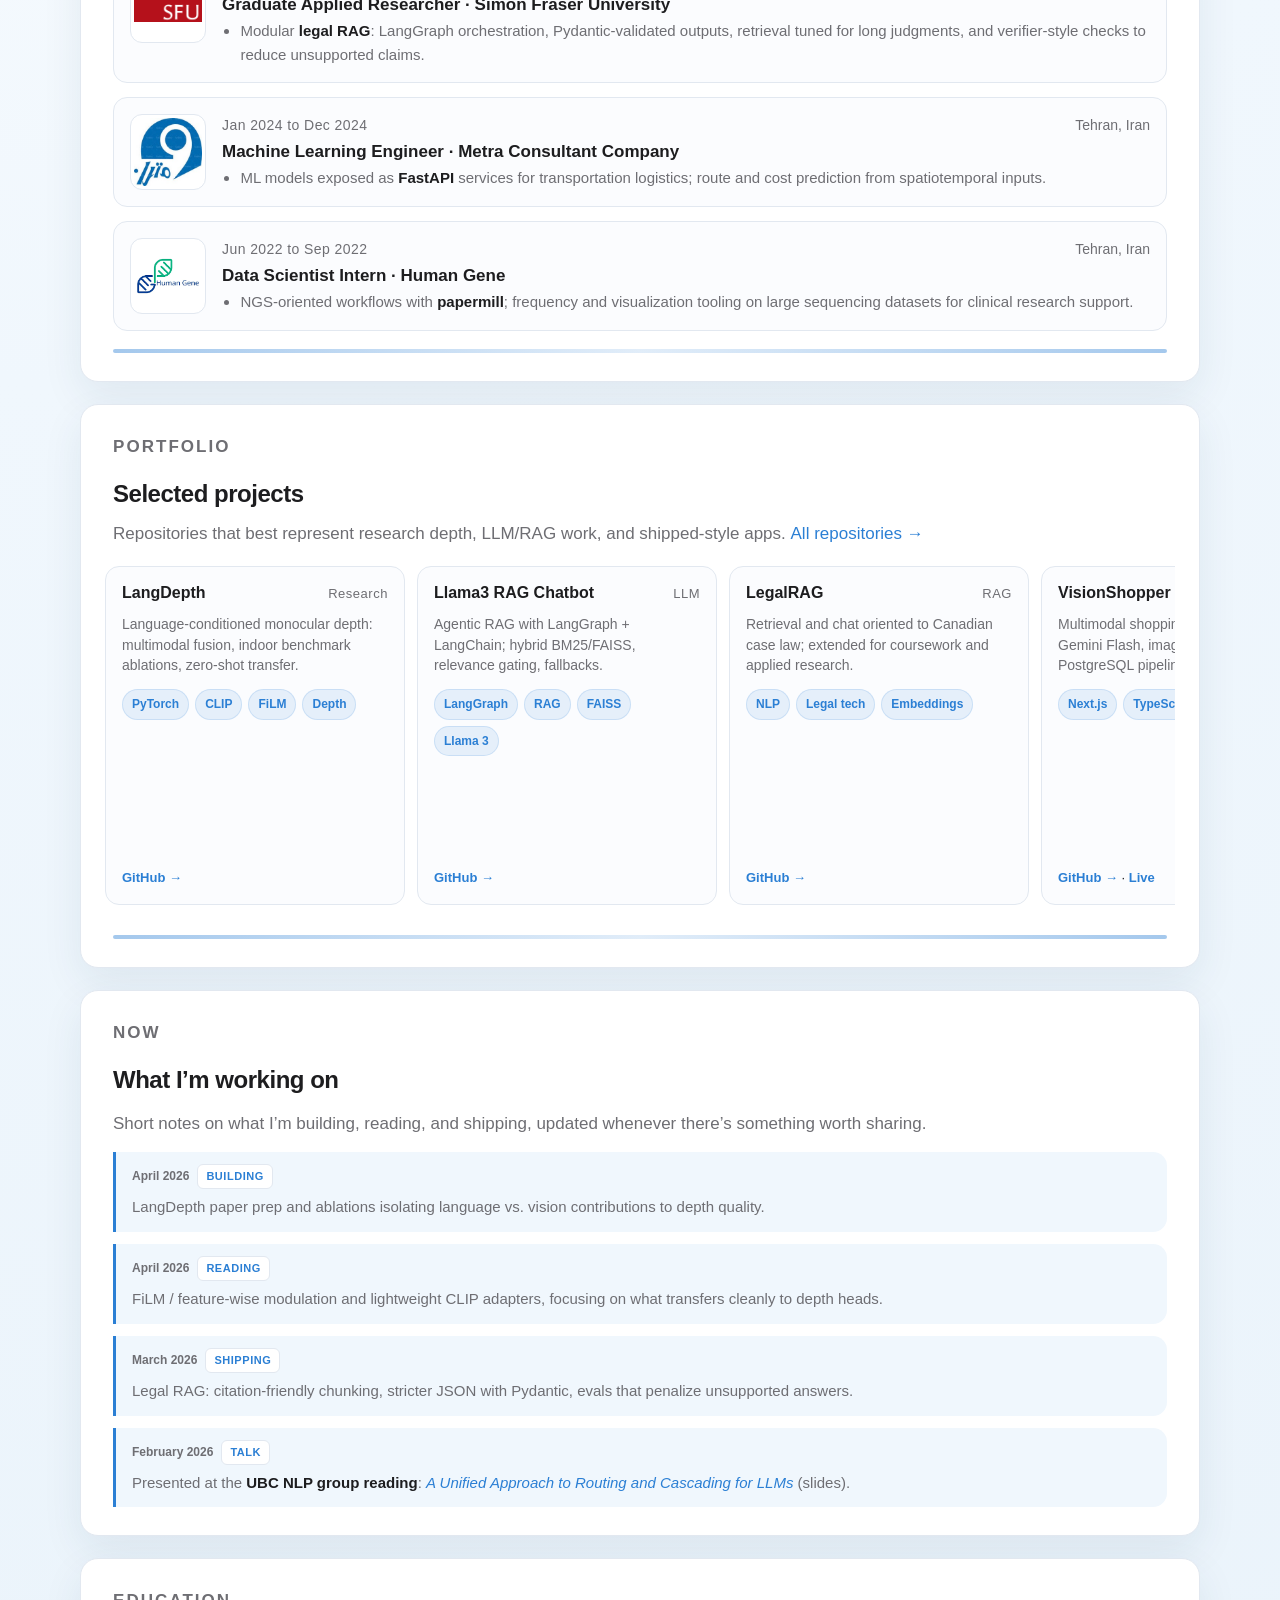
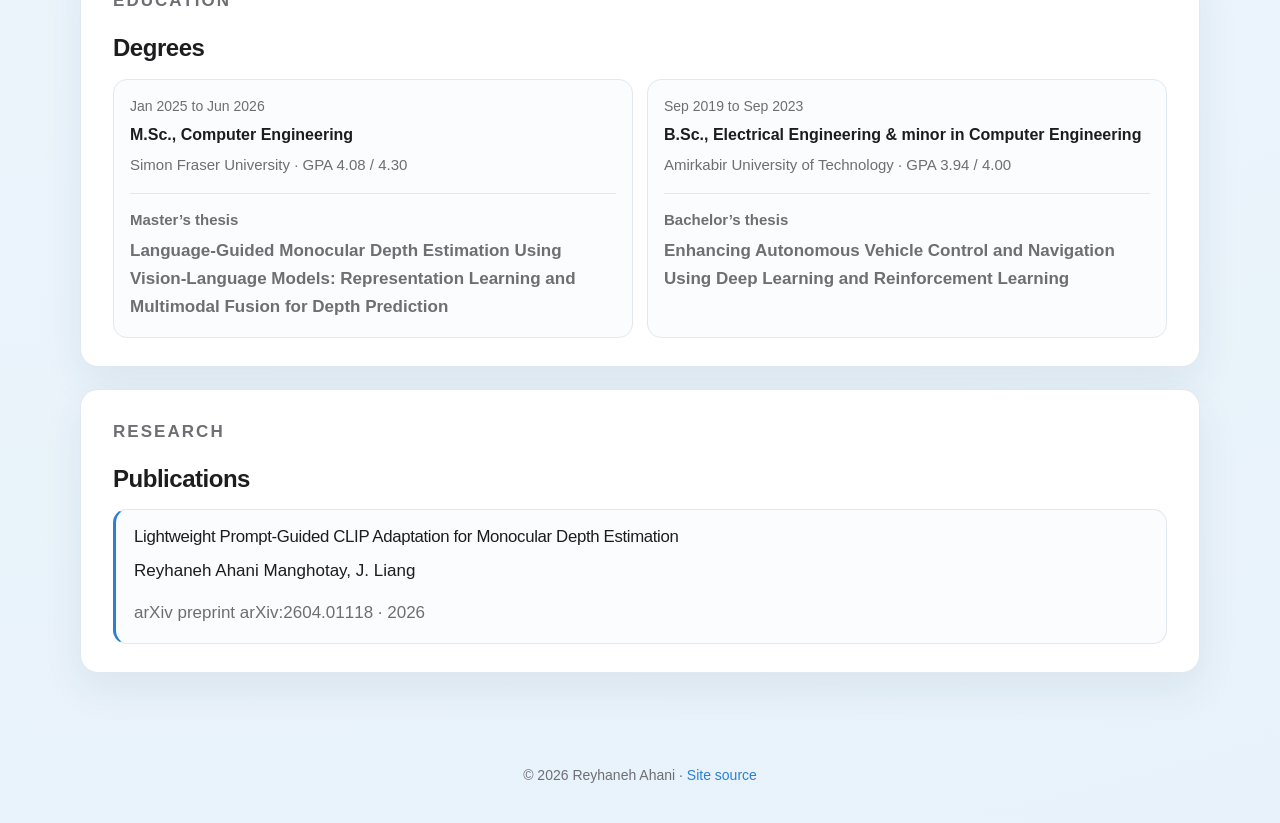
==== commit 81bfd1b1: "DA/DS stack: DuckDB KPI SQL, quality CI, HTML reports, modeling+eval+errors, docs hubs, personal dat" ====
--- a/index.html
+++ b/index.html
@@ -18,6 +18,7 @@
         <a href="#about">About</a>
         <a href="#experience">Experience</a>
         <a href="#projects">Projects</a>
+        <a href="data-labs.html">Data labs</a>
         <a href="#updates">What I’m working on</a>
         <a href="#education">Education</a>
         <a href="#publications">Publications</a>
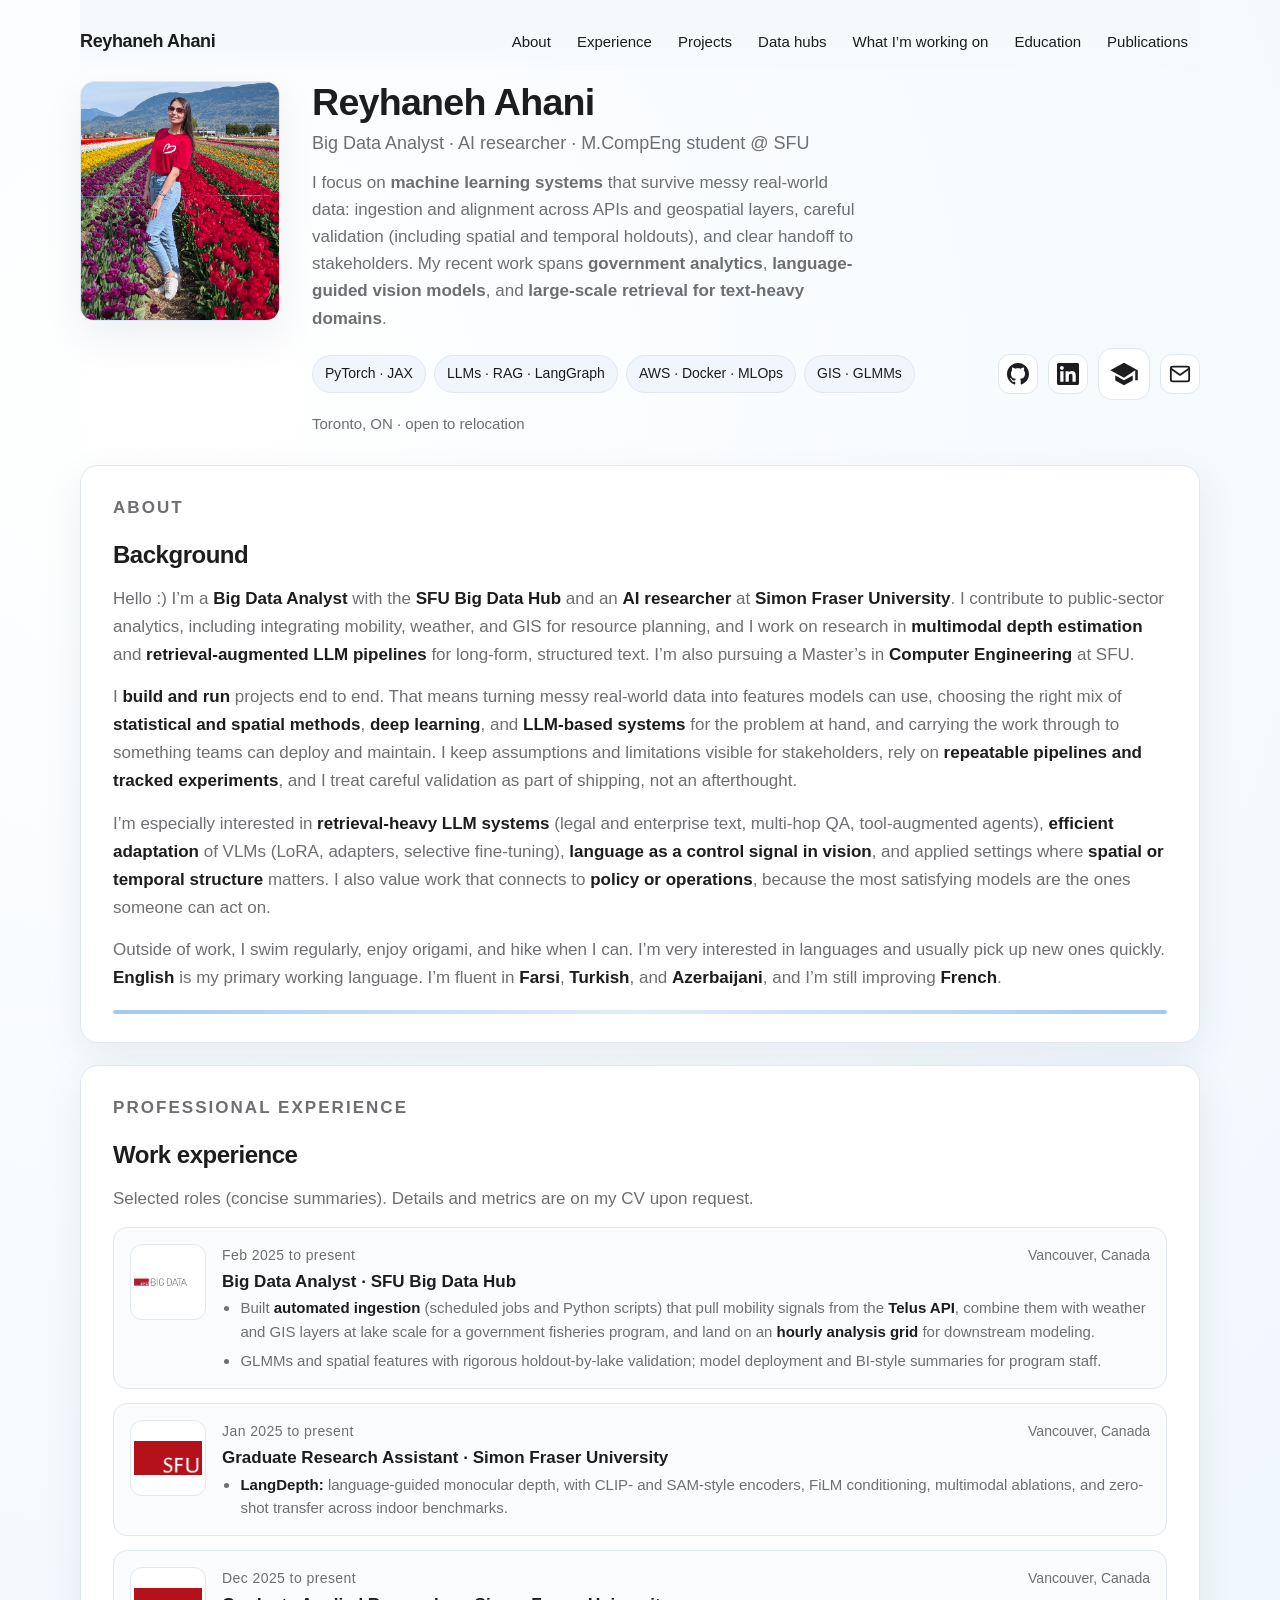
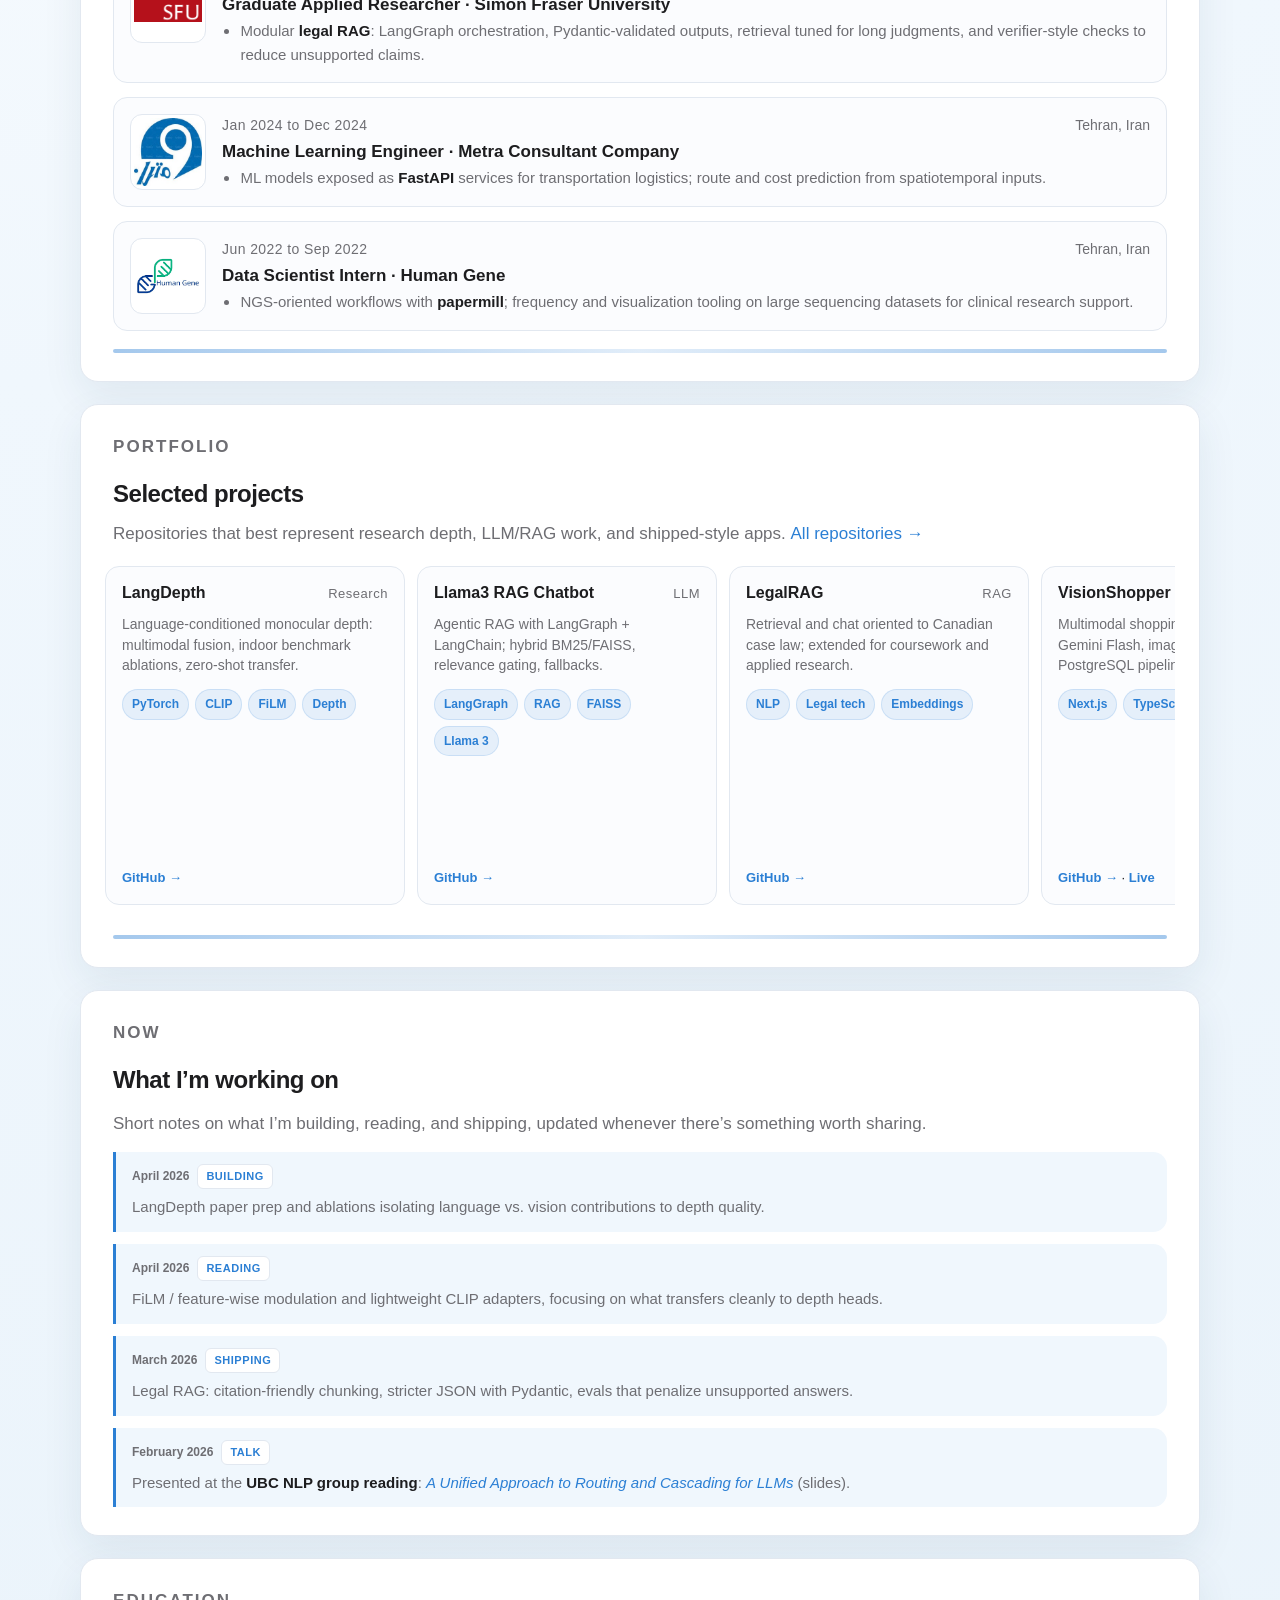
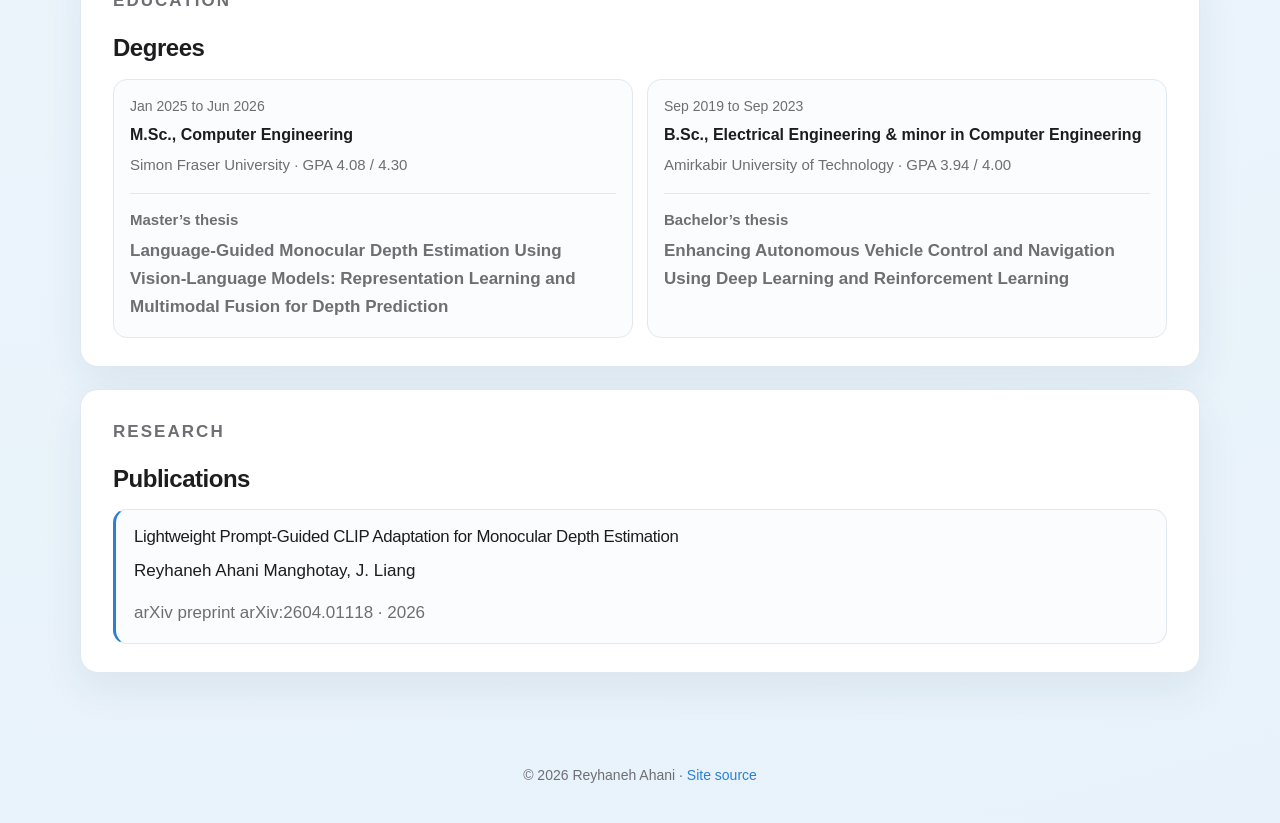
==== commit 1b88f6f3: "data-hubs page: shorter intro, new title, explicit index.html links Co-authored-by: Cursor <cursorag" ====
--- a/index.html
+++ b/index.html
@@ -18,7 +18,7 @@
         <a href="#about">About</a>
         <a href="#experience">Experience</a>
         <a href="#projects">Projects</a>
-        <a href="data-labs.html">Data labs</a>
+        <a href="data-labs.html">Data hubs</a>
         <a href="#updates">What I’m working on</a>
         <a href="#education">Education</a>
         <a href="#publications">Publications</a>
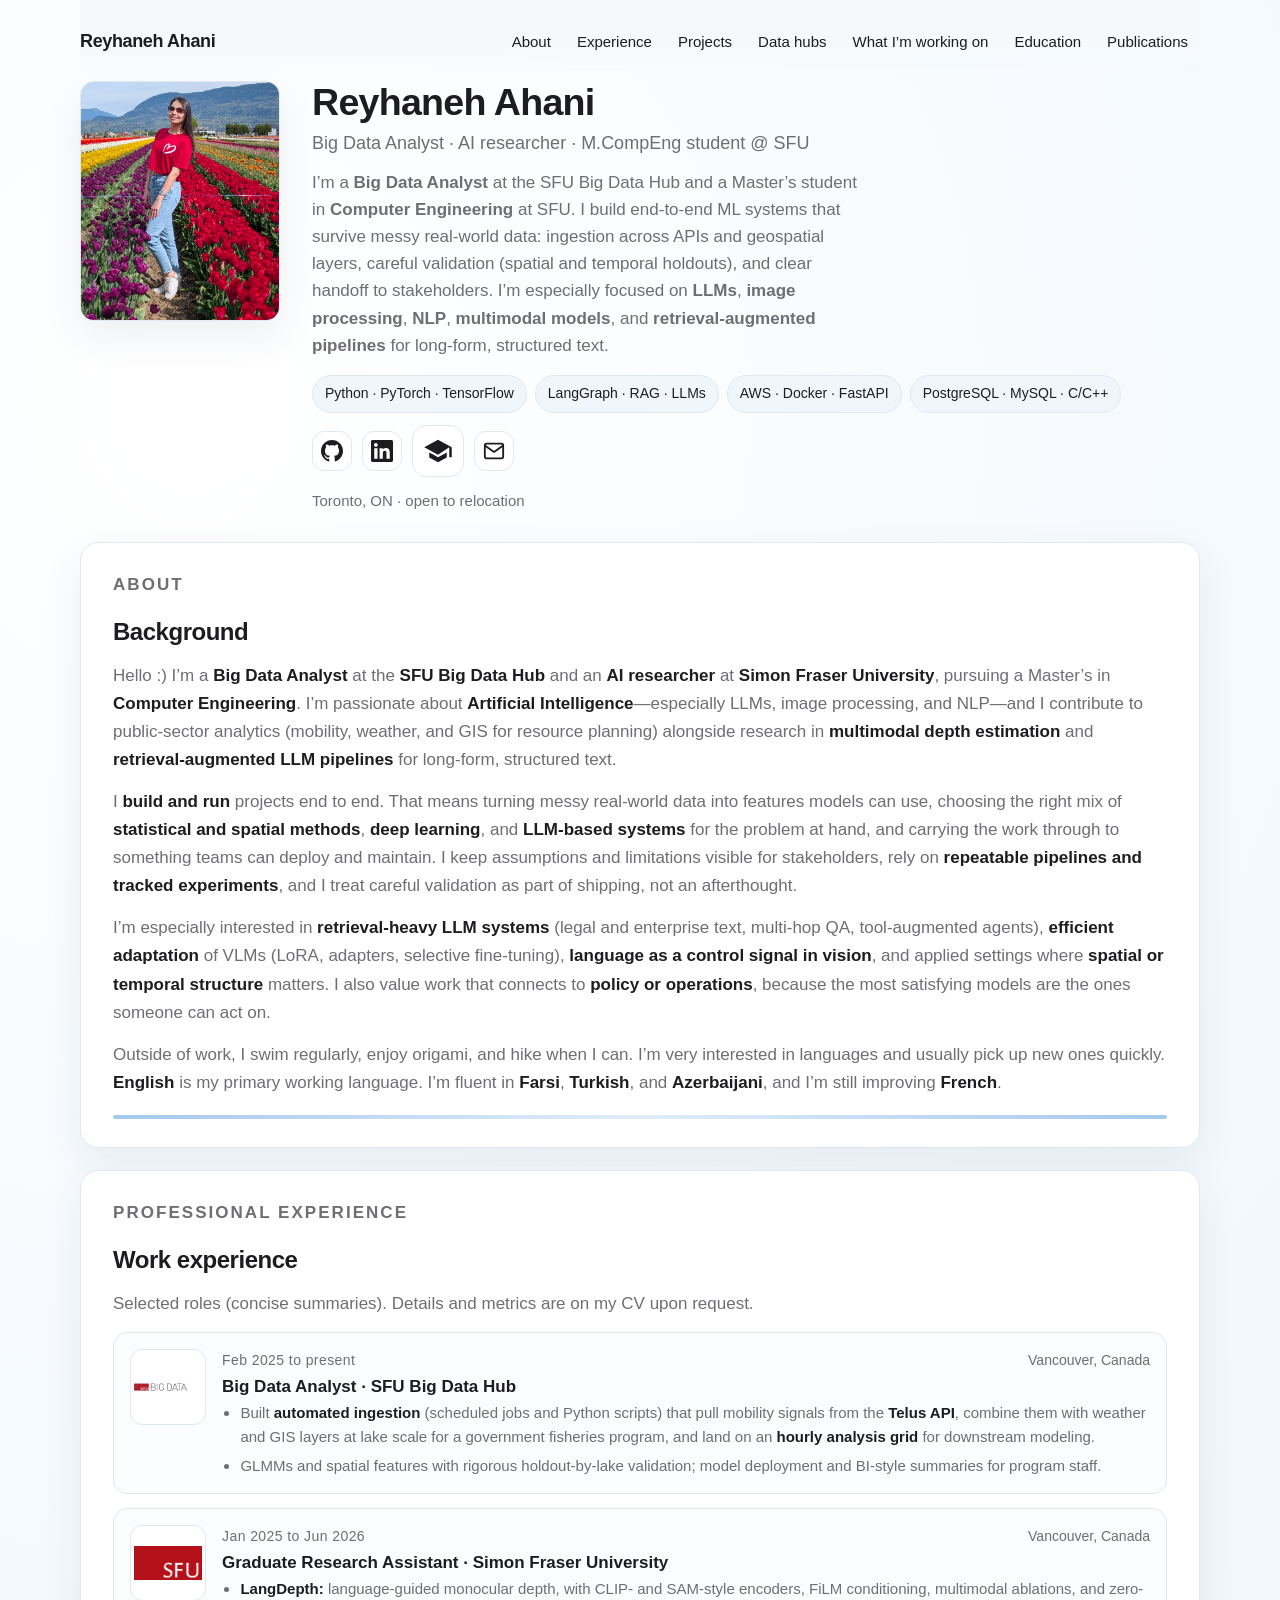
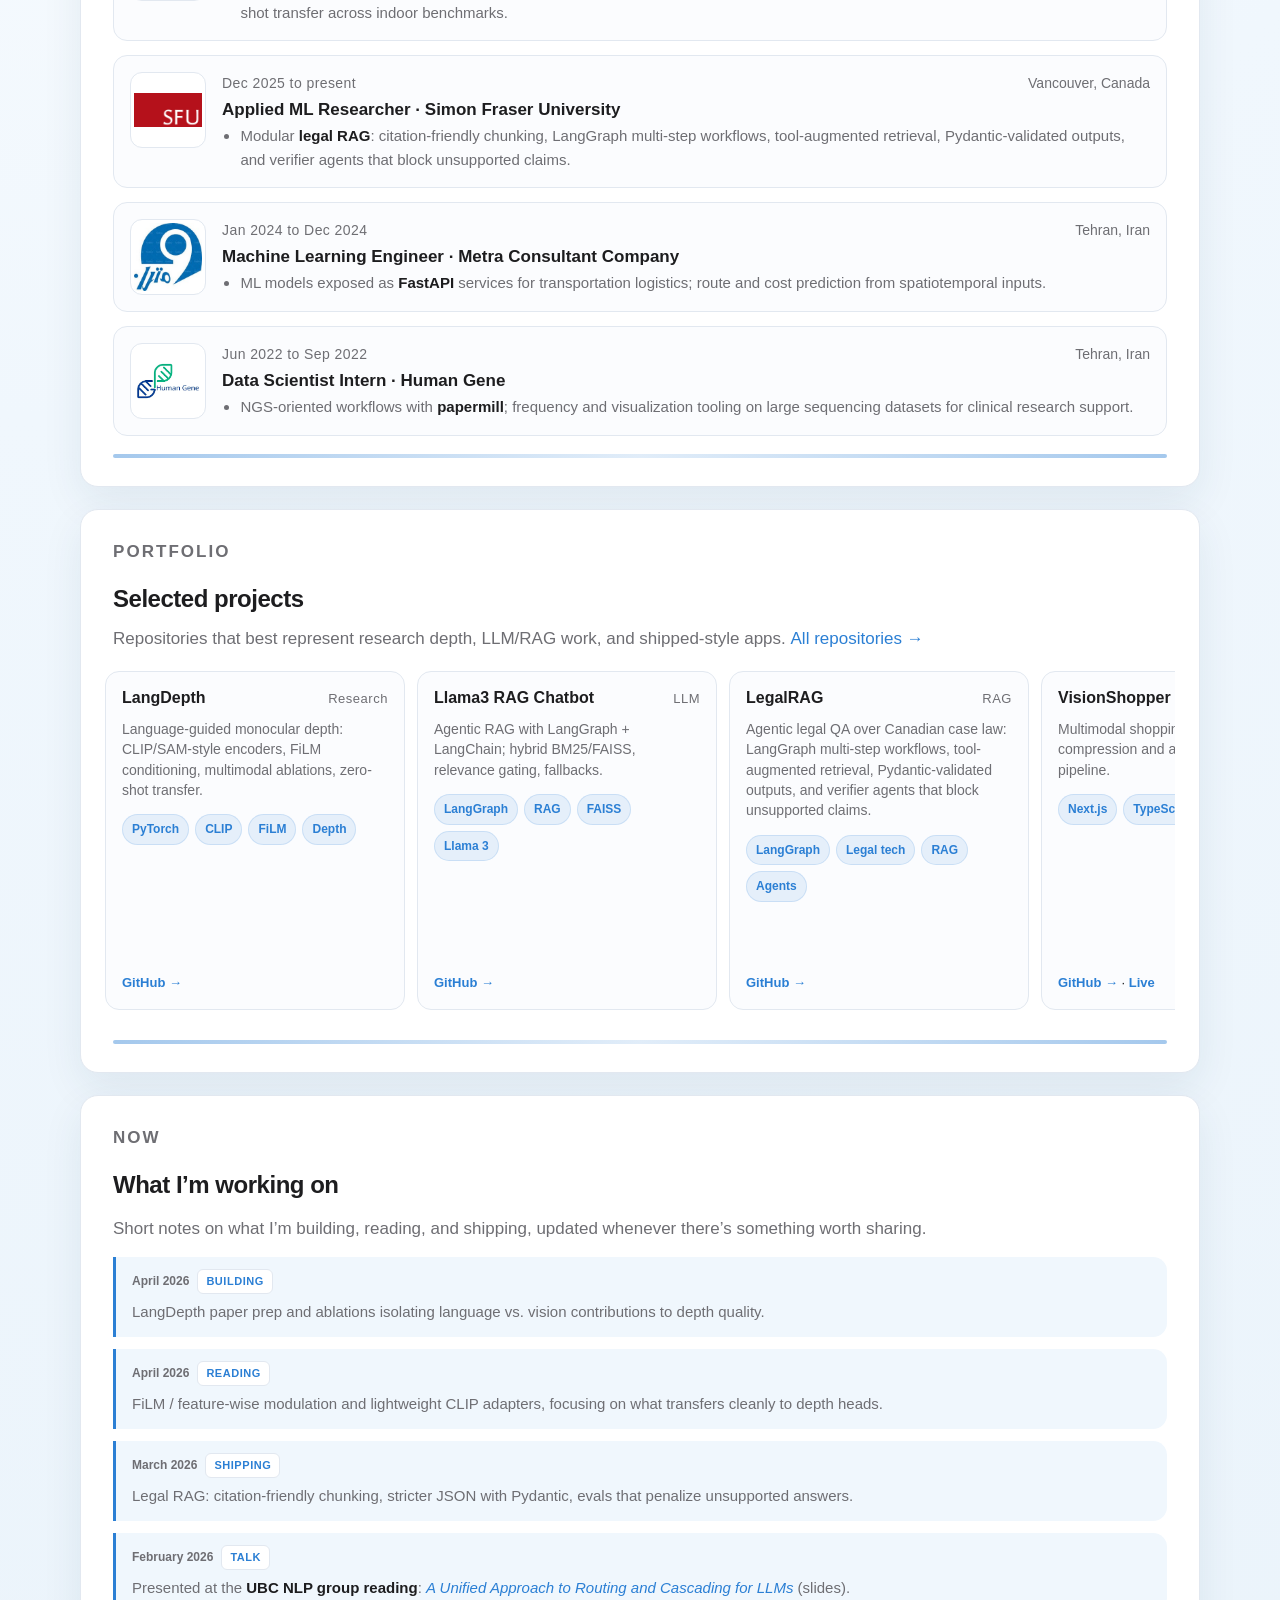
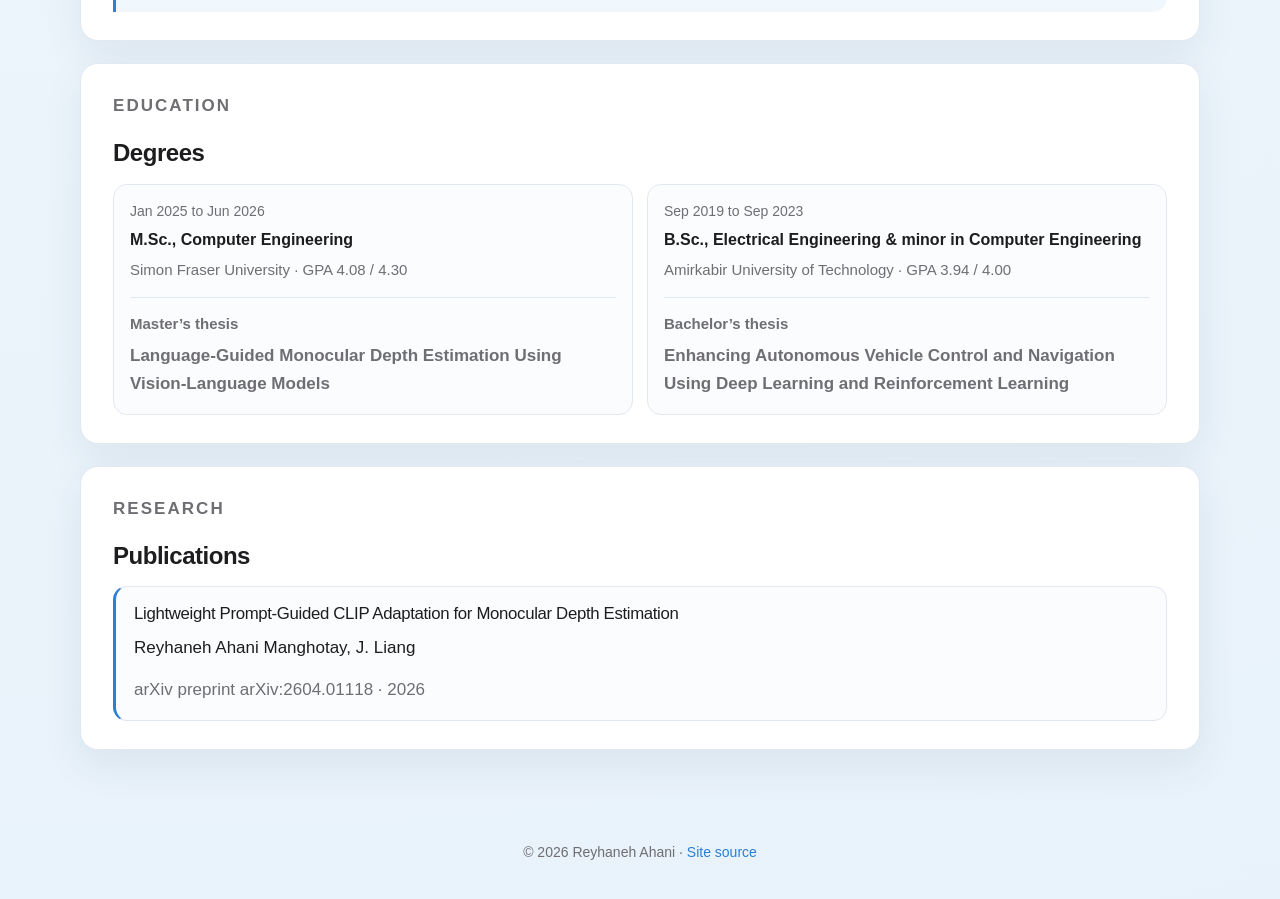
==== commit 53ffcf4e: "Sync site content with updated GitHub profile README" ====
--- a/index.html
+++ b/index.html
@@ -6,9 +6,9 @@
   <meta http-equiv="Cache-Control" content="no-cache, no-store, must-revalidate" />
   <meta http-equiv="Pragma" content="no-cache" />
   <meta http-equiv="Expires" content="0" />
-  <meta name="description" content="Reyhaneh Ahani: ML, LLMs, multimodal AI, data engineering. M.CompEng @ SFU." />
+  <meta name="description" content="Reyhaneh Ahani: Big Data Analyst @ SFU Big Data Hub. ML, LLMs, multimodal AI, RAG. M.CompEng @ SFU." />
   <title>Reyhaneh Ahani</title>
-  <link rel="stylesheet" href="css/style.css?v=20260506" />
+  <link rel="stylesheet" href="css/style.css?v=20260513" />
 </head>
 <body>
   <div class="shell">
@@ -40,23 +40,24 @@
           <h1>Reyhaneh Ahani</h1>
           <p class="tagline">Big Data Analyst · AI researcher · M.CompEng student @ SFU</p>
           <p class="lead">
-            I focus on <strong>machine learning systems</strong> that survive messy real-world data: ingestion and alignment
-            across APIs and geospatial layers, careful validation (including spatial and temporal holdouts), and clear
-            handoff to stakeholders. My recent work spans <strong>government analytics</strong>,
-            <strong>language-guided vision models</strong>, and <strong>large-scale retrieval for text-heavy domains</strong>.
+            I’m a <strong>Big Data Analyst</strong> at the SFU Big Data Hub and a Master’s student in <strong>Computer Engineering</strong> at SFU.
+            I build end-to-end ML systems that survive messy real-world data: ingestion across APIs and geospatial layers,
+            careful validation (spatial and temporal holdouts), and clear handoff to stakeholders.
+            I’m especially focused on <strong>LLMs</strong>, <strong>image processing</strong>, <strong>NLP</strong>,
+            <strong>multimodal models</strong>, and <strong>retrieval-augmented pipelines</strong> for long-form, structured text.
           </p>
           <div class="hero-meta">
             <div class="pill-row" aria-label="Focus areas">
-              <span class="pill">PyTorch · JAX</span>
-              <span class="pill">LLMs · RAG · LangGraph</span>
-              <span class="pill">AWS · Docker · MLOps</span>
-              <span class="pill">GIS · GLMMs</span>
+              <span class="pill">Python · PyTorch · TensorFlow</span>
+              <span class="pill">LangGraph · RAG · LLMs</span>
+              <span class="pill">AWS · Docker · FastAPI</span>
+              <span class="pill">PostgreSQL · MySQL · C/C++</span>
             </div>
             <div class="about-links" aria-label="Social and contact">
               <a href="https://github.com/ReyhanehAhani" target="_blank" rel="noopener noreferrer" title="GitHub" aria-label="GitHub">
                 <svg xmlns="http://www.w3.org/2000/svg" width="22" height="22" viewBox="0 0 24 24" fill="currentColor" aria-hidden="true"><path d="M12 0c-6.626 0-12 5.373-12 12 0 5.302 3.438 9.8 8.207 11.387.599.111.793-.261.793-.577v-2.234c-3.338.726-4.033-1.416-4.033-1.416-.546-1.387-1.333-1.756-1.333-1.756-1.089-.745.083-.729.083-.729 1.205.084 1.839 1.237 1.839 1.237 1.07 1.834 2.807 1.304 3.492.997.107-.775.418-1.305.762-1.604-2.665-.305-5.467-1.334-5.467-5.931 0-1.311.469-2.381 1.236-3.221-.124-.303-.535-1.524.117-3.176 0 0 1.008-.322 3.301 1.23.957-.266 1.983-.399 3.003-.404 1.02.005 2.047.138 3.006.404 2.291-1.552 3.297-1.23 3.297-1.23.653 1.653.242 2.874.118 3.176.77.84 1.235 1.911 1.235 3.221 0 4.609-2.807 5.624-5.479 5.921.43.372.823 1.102.823 2.222v3.293c0 .319.192.694.801.576 4.765-1.589 8.199-6.086 8.199-11.386 0-6.627-5.373-12-12-12z"/></svg>
               </a>
-              <a href="https://www.linkedin.com/in/reyhaneh-ahani-a38ba91b9/" target="_blank" rel="noopener noreferrer" title="LinkedIn" aria-label="LinkedIn">
+              <a href="https://www.linkedin.com/in/reyhanehahani/" target="_blank" rel="noopener noreferrer" title="LinkedIn" aria-label="LinkedIn">
                 <svg xmlns="http://www.w3.org/2000/svg" width="22" height="22" viewBox="0 0 24 24" fill="currentColor" aria-hidden="true"><path d="M20.447 20.452h-3.554v-5.569c0-1.328-.027-3.037-1.852-3.037-1.853 0-2.136 1.445-2.136 2.939v5.667H9.351V9h3.414v1.561h.046c.477-.9 1.637-1.85 3.37-1.85 3.601 0 4.267 2.37 4.267 5.455v6.286zM5.337 7.433c-1.144 0-2.063-.926-2.063-2.065 0-1.138.92-2.063 2.063-2.063 1.14 0 2.064.925 2.064 2.063 0 1.139-.925 2.065-2.064 2.065zm1.782 13.019H3.555V9h3.564v11.452zM22.225 0H1.771C.792 0 0 .774 0 1.729v20.542C0 23.227.792 24 1.771 24h20.451C23.2 24 24 23.227 24 22.271V1.729C24 .774 23.2 0 22.222 0h.003z"/></svg>
               </a>
               <a class="about-links__scholar" href="https://scholar.google.ca/citations?user=MmxGeR0AAAAJ&amp;hl=en&amp;oi=ao" target="_blank" rel="noopener noreferrer" title="Google Scholar" aria-label="Google Scholar">
@@ -75,10 +76,11 @@
         <p class="eyebrow">About</p>
         <h2>Background</h2>
         <p class="lede">
-          Hello :) I’m a <strong>Big Data Analyst</strong> with the <strong>SFU Big Data Hub</strong> and an <strong>AI researcher</strong> at
-          <strong>Simon Fraser University</strong>. I contribute to public-sector analytics, including integrating mobility, weather, and GIS for resource planning,
-          and I work on research in <strong>multimodal depth estimation</strong> and <strong>retrieval-augmented LLM pipelines</strong> for long-form, structured text.
-          I’m also pursuing a Master’s in <strong>Computer Engineering</strong> at SFU.
+          Hello :) I’m a <strong>Big Data Analyst</strong> at the <strong>SFU Big Data Hub</strong> and an <strong>AI researcher</strong> at
+          <strong>Simon Fraser University</strong>, pursuing a Master’s in <strong>Computer Engineering</strong>.
+          I’m passionate about <strong>Artificial Intelligence</strong>—especially LLMs, image processing, and NLP—and I contribute to public-sector analytics
+          (mobility, weather, and GIS for resource planning) alongside research in <strong>multimodal depth estimation</strong>
+          and <strong>retrieval-augmented LLM pipelines</strong> for long-form, structured text.
         </p>
         <p>
           I <strong>build and run</strong> projects end to end. That means turning messy real-world data into features models can use, choosing the right mix of
@@ -124,7 +126,7 @@
             <div class="timeline__logo"><img src="static/logos/sfu.png" alt="" /></div>
             <div class="timeline__body">
               <div class="role-line">
-                <p class="when">Jan 2025 to present</p>
+                <p class="when">Jan 2025 to Jun 2026</p>
                 <span class="job-location">Vancouver, Canada</span>
               </div>
               <h3>Graduate Research Assistant · Simon Fraser University</h3>
@@ -141,9 +143,9 @@
                 <p class="when">Dec 2025 to present</p>
                 <span class="job-location">Vancouver, Canada</span>
               </div>
-              <h3>Graduate Applied Researcher · Simon Fraser University</h3>
+              <h3>Applied ML Researcher · Simon Fraser University</h3>
               <ul>
-                <li>Modular <strong>legal RAG</strong>: LangGraph orchestration, Pydantic-validated outputs, retrieval tuned for long judgments, and verifier-style checks to reduce unsupported claims.</li>
+                <li>Modular <strong>legal RAG</strong>: citation-friendly chunking, LangGraph multi-step workflows, tool-augmented retrieval, Pydantic-validated outputs, and verifier agents that block unsupported claims.</li>
               </ul>
             </div>
           </article>
@@ -198,7 +200,7 @@
                 <h3>LangDepth</h3>
                 <span class="year">Research</span>
               </div>
-              <p>Language-conditioned monocular depth: multimodal fusion, indoor benchmark ablations, zero-shot transfer.</p>
+              <p>Language-guided monocular depth: CLIP/SAM-style encoders, FiLM conditioning, multimodal ablations, zero-shot transfer.</p>
               <div class="tags">
                 <span>PyTorch</span><span>CLIP</span><span>FiLM</span><span>Depth</span>
               </div>
@@ -222,9 +224,9 @@
                 <h3>LegalRAG</h3>
                 <span class="year">RAG</span>
               </div>
-              <p>Retrieval and chat oriented to Canadian case law; extended for coursework and applied research.</p>
-              <div class="tags">
-                <span>NLP</span><span>Legal tech</span><span>Embeddings</span>
+              <p>Agentic legal QA over Canadian case law: LangGraph multi-step workflows, tool-augmented retrieval, Pydantic-validated outputs, and verifier agents that block unsupported claims.</p>
+              <div class="tags">
+                <span>LangGraph</span><span>Legal tech</span><span>RAG</span><span>Agents</span>
               </div>
               <div class="card-links"><a href="https://github.com/ReyhanehAhani/LegalRAG" target="_blank" rel="noopener noreferrer">GitHub →</a></div>
             </article>
@@ -234,7 +236,7 @@
                 <h3>VisionShopper</h3>
                 <span class="year">Product</span>
               </div>
-              <p>Multimodal shopping assistant: Next.js, Gemini Flash, image compression, async PostgreSQL pipeline.</p>
+              <p>Multimodal shopping assistant with image compression and async PostgreSQL pipeline.</p>
               <div class="tags">
                 <span>Next.js</span><span>TypeScript</span><span>VLM</span><span>Vercel</span>
               </div>
@@ -371,8 +373,7 @@
             <div class="edu-thesis-block">
               <span class="edu-thesis-kicker">Master’s thesis</span>
               <p class="edu-thesis-line">
-                Language-Guided Monocular Depth Estimation Using Vision-Language Models:
-                Representation Learning and Multimodal Fusion for Depth Prediction
+                Language-Guided Monocular Depth Estimation Using Vision-Language Models
               </p>
             </div>
           </div>
@@ -396,7 +397,7 @@
         <ul class="pub-list">
           <li class="pub-item">
             <h3 class="pub-title">
-              <a href="https://scholar.google.ca/citations?view_op=view_citation&amp;hl=en&amp;user=MmxGeR0AAAAJ&amp;citation_for_view=MmxGeR0AAAAJ:u-x6o8ySG0sC" target="_blank" rel="noopener noreferrer">Lightweight Prompt-Guided CLIP Adaptation for Monocular Depth Estimation</a>
+              <a href="https://arxiv.org/abs/2604.01118" target="_blank" rel="noopener noreferrer">Lightweight Prompt-Guided CLIP Adaptation for Monocular Depth Estimation</a>
             </h3>
             <p class="pub-meta"><span class="pub-authors">Reyhaneh Ahani Manghotay, J. Liang</span></p>
             <p class="pub-venue">arXiv preprint arXiv:2604.01118 · 2026</p>
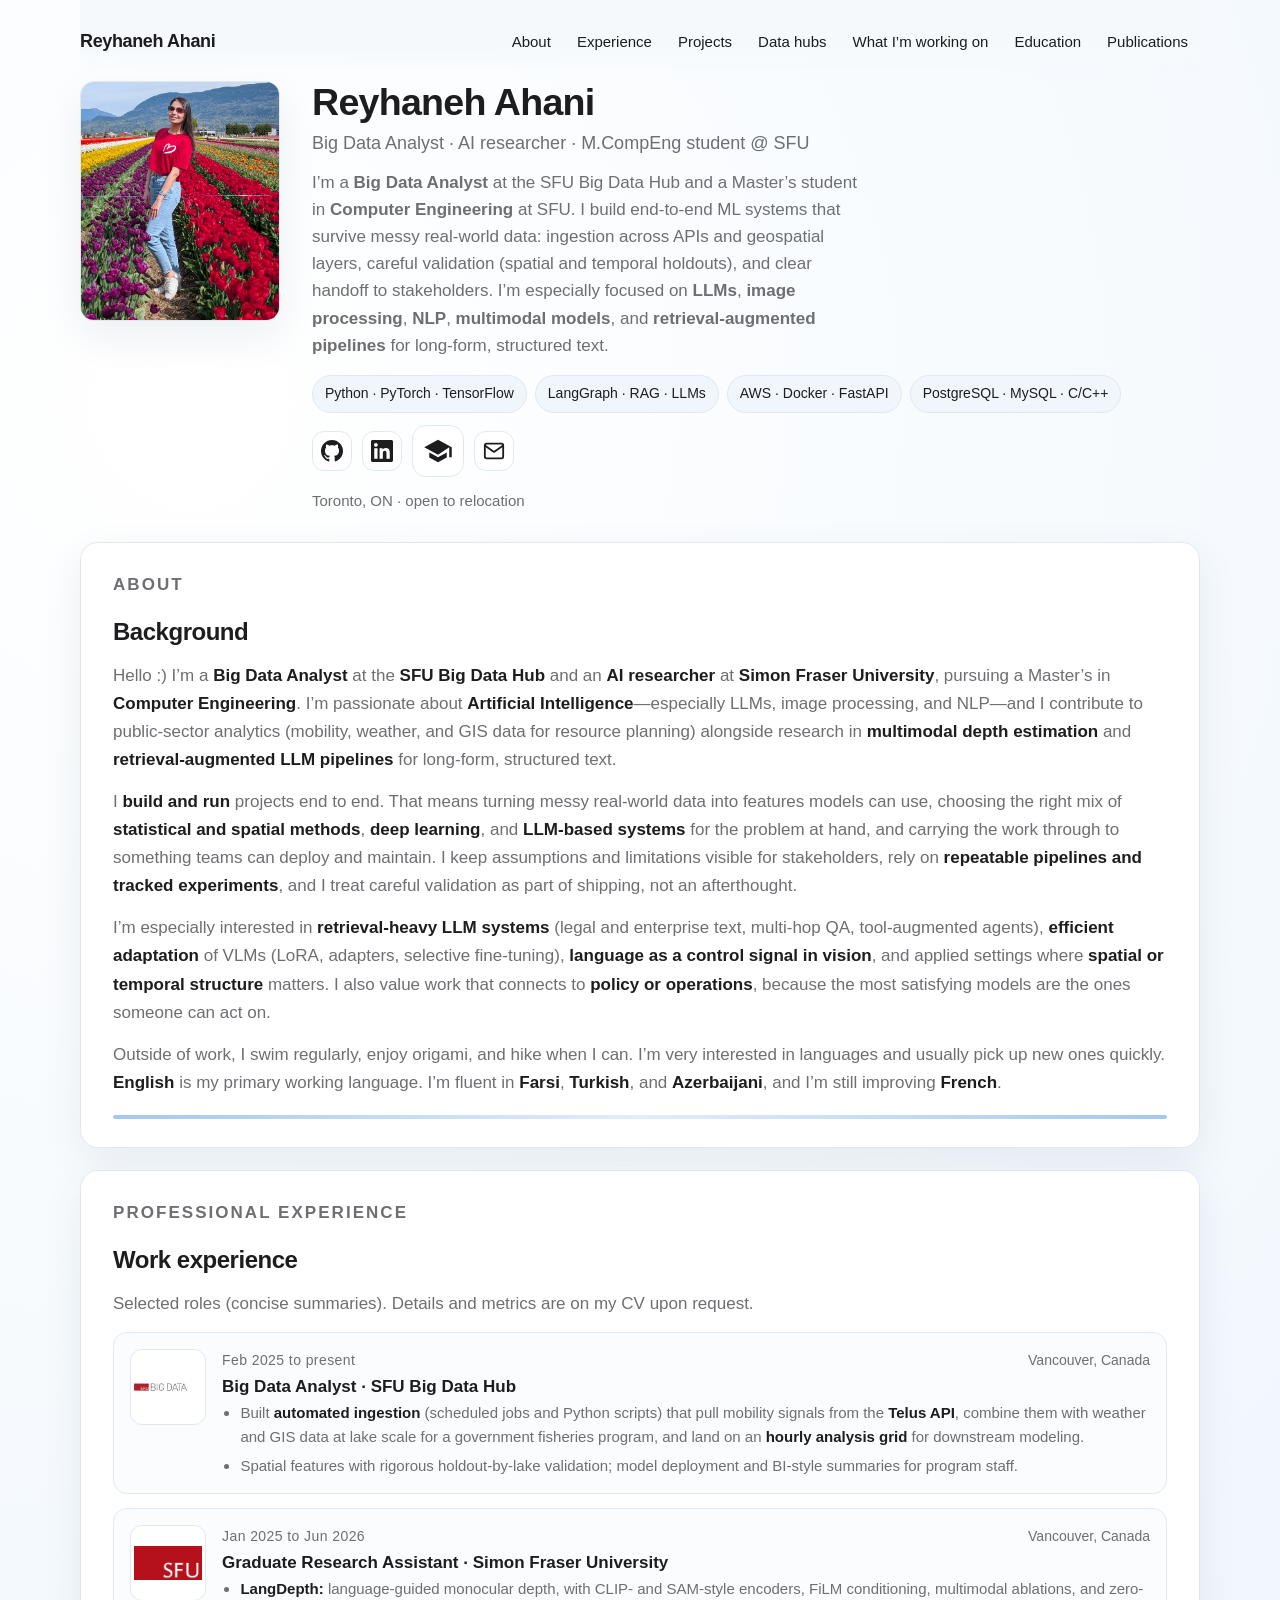
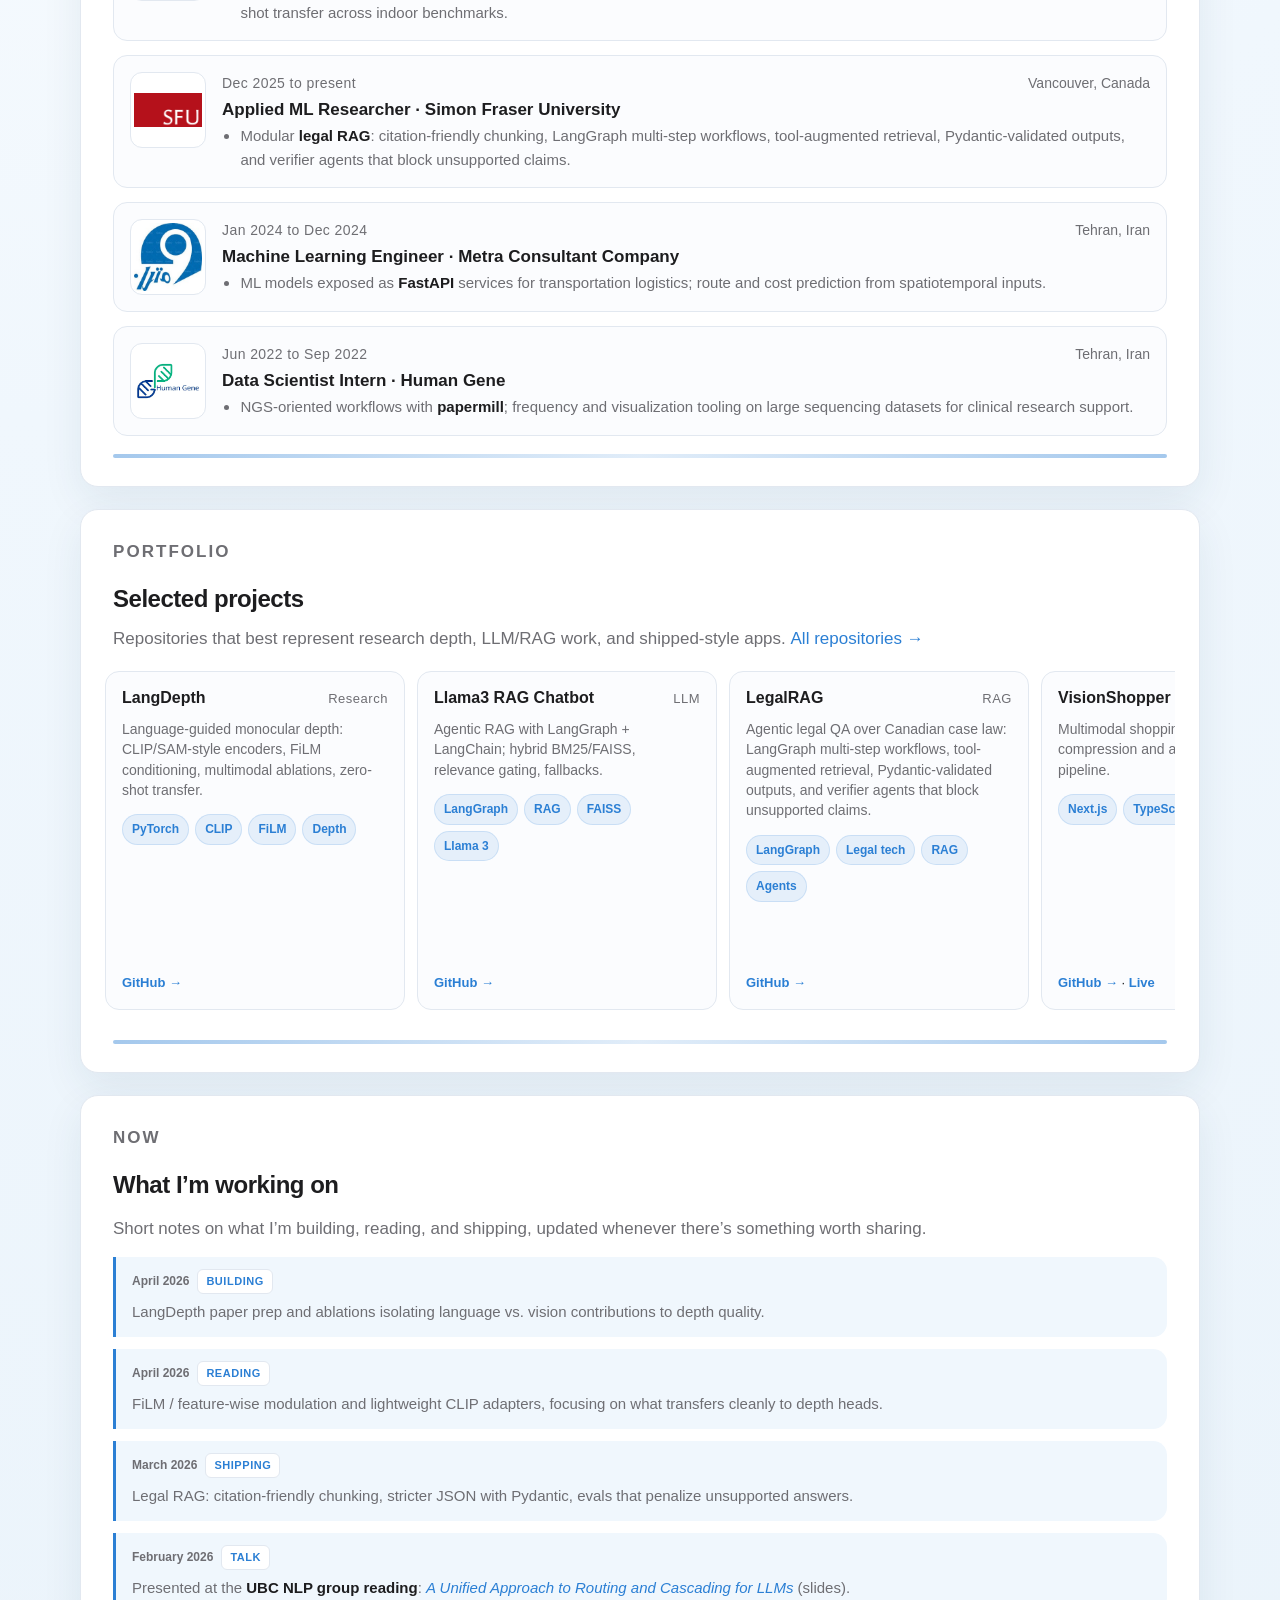
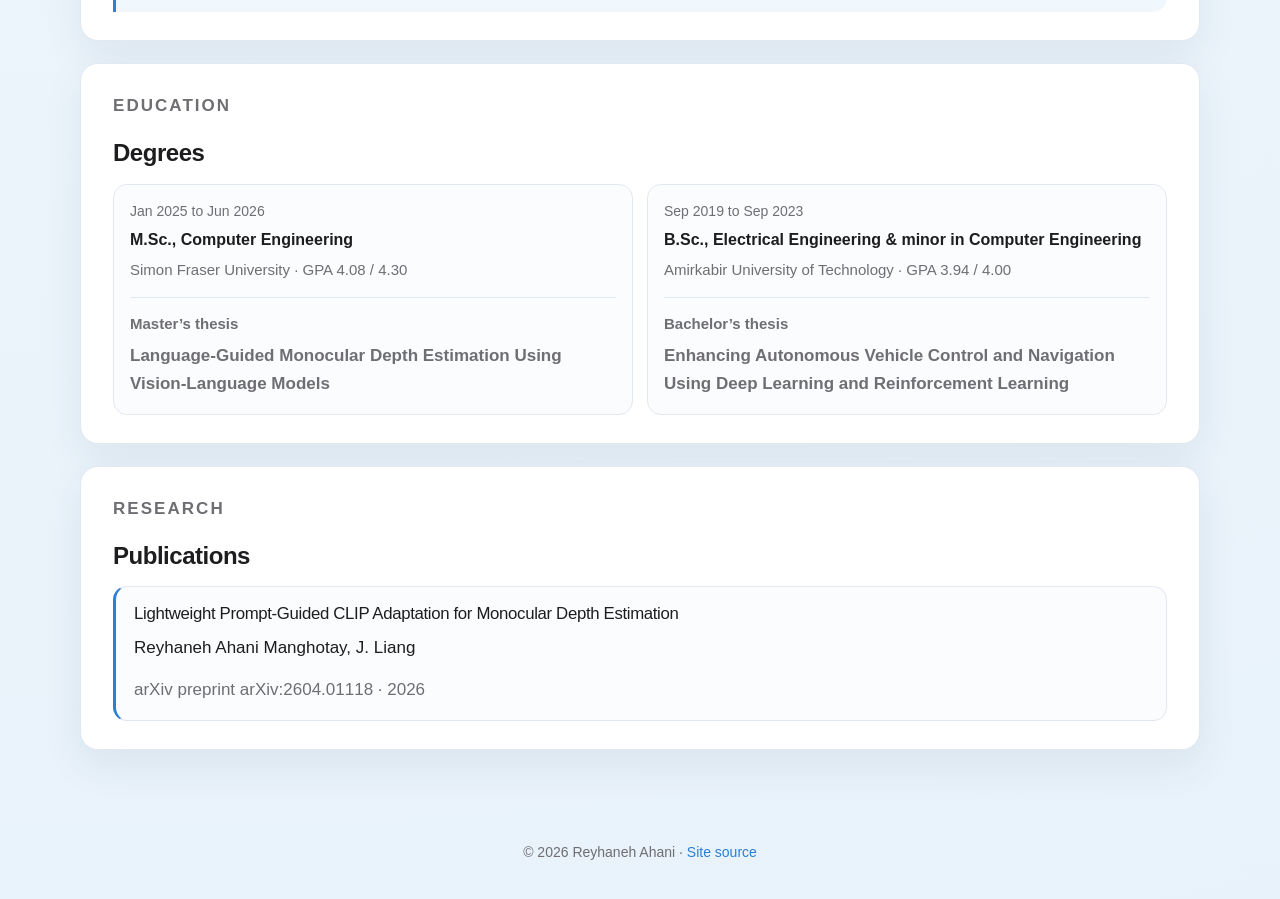
==== commit f333fd10: "Remove GLMMs mention and use GIS data wording on site. Co-authored-by: Cursor <cursoragent@cursor.co" ====
--- a/index.html
+++ b/index.html
@@ -79,7 +79,7 @@
           Hello :) I’m a <strong>Big Data Analyst</strong> at the <strong>SFU Big Data Hub</strong> and an <strong>AI researcher</strong> at
           <strong>Simon Fraser University</strong>, pursuing a Master’s in <strong>Computer Engineering</strong>.
           I’m passionate about <strong>Artificial Intelligence</strong>—especially LLMs, image processing, and NLP—and I contribute to public-sector analytics
-          (mobility, weather, and GIS for resource planning) alongside research in <strong>multimodal depth estimation</strong>
+          (mobility, weather, and GIS data for resource planning) alongside research in <strong>multimodal depth estimation</strong>
           and <strong>retrieval-augmented LLM pipelines</strong> for long-form, structured text.
         </p>
         <p>
@@ -116,8 +116,8 @@
               </div>
               <h3>Big Data Analyst · SFU Big Data Hub</h3>
               <ul>
-                <li>Built <strong>automated ingestion</strong> (scheduled jobs and Python scripts) that pull mobility signals from the <strong>Telus API</strong>, combine them with weather and GIS layers at lake scale for a government fisheries program, and land on an <strong>hourly analysis grid</strong> for downstream modeling.</li>
-                <li>GLMMs and spatial features with rigorous holdout-by-lake validation; model deployment and BI-style summaries for program staff.</li>
+                <li>Built <strong>automated ingestion</strong> (scheduled jobs and Python scripts) that pull mobility signals from the <strong>Telus API</strong>, combine them with weather and GIS data at lake scale for a government fisheries program, and land on an <strong>hourly analysis grid</strong> for downstream modeling.</li>
+                <li>Spatial features with rigorous holdout-by-lake validation; model deployment and BI-style summaries for program staff.</li>
               </ul>
             </div>
           </article>
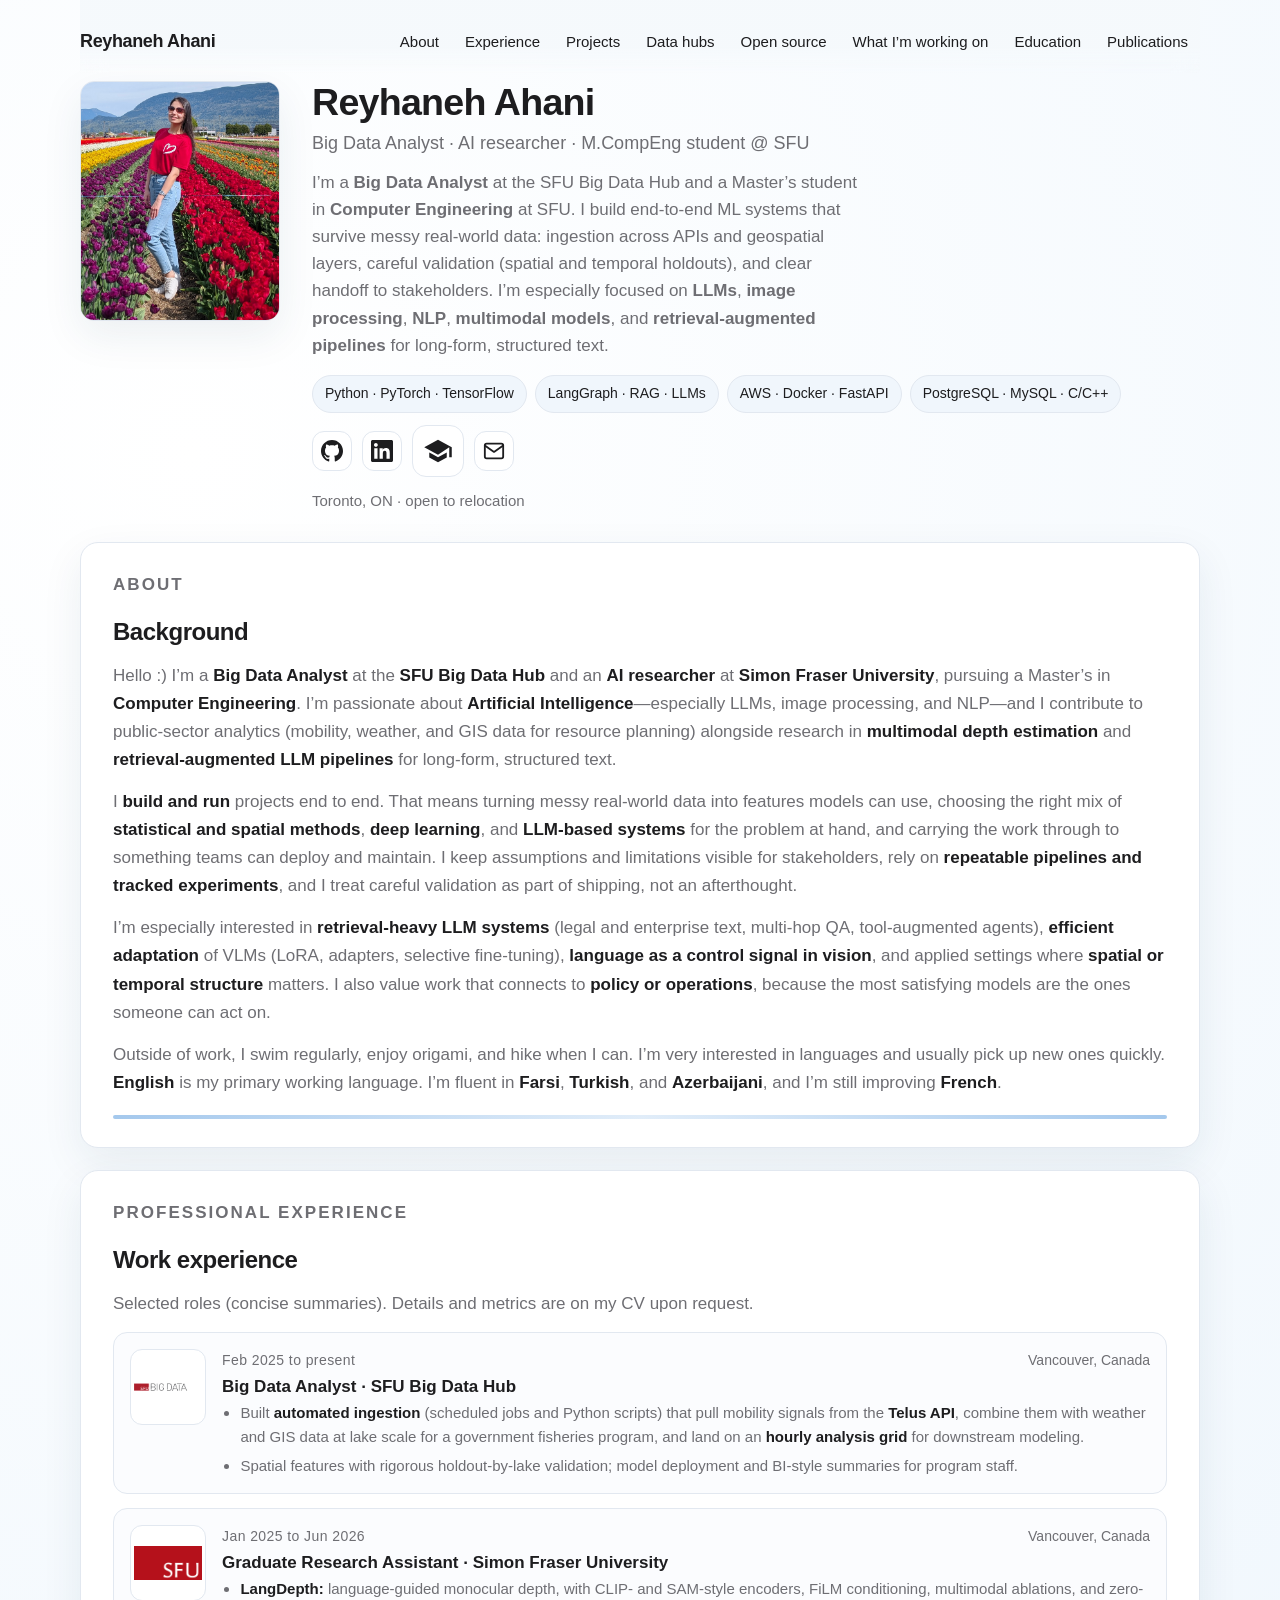
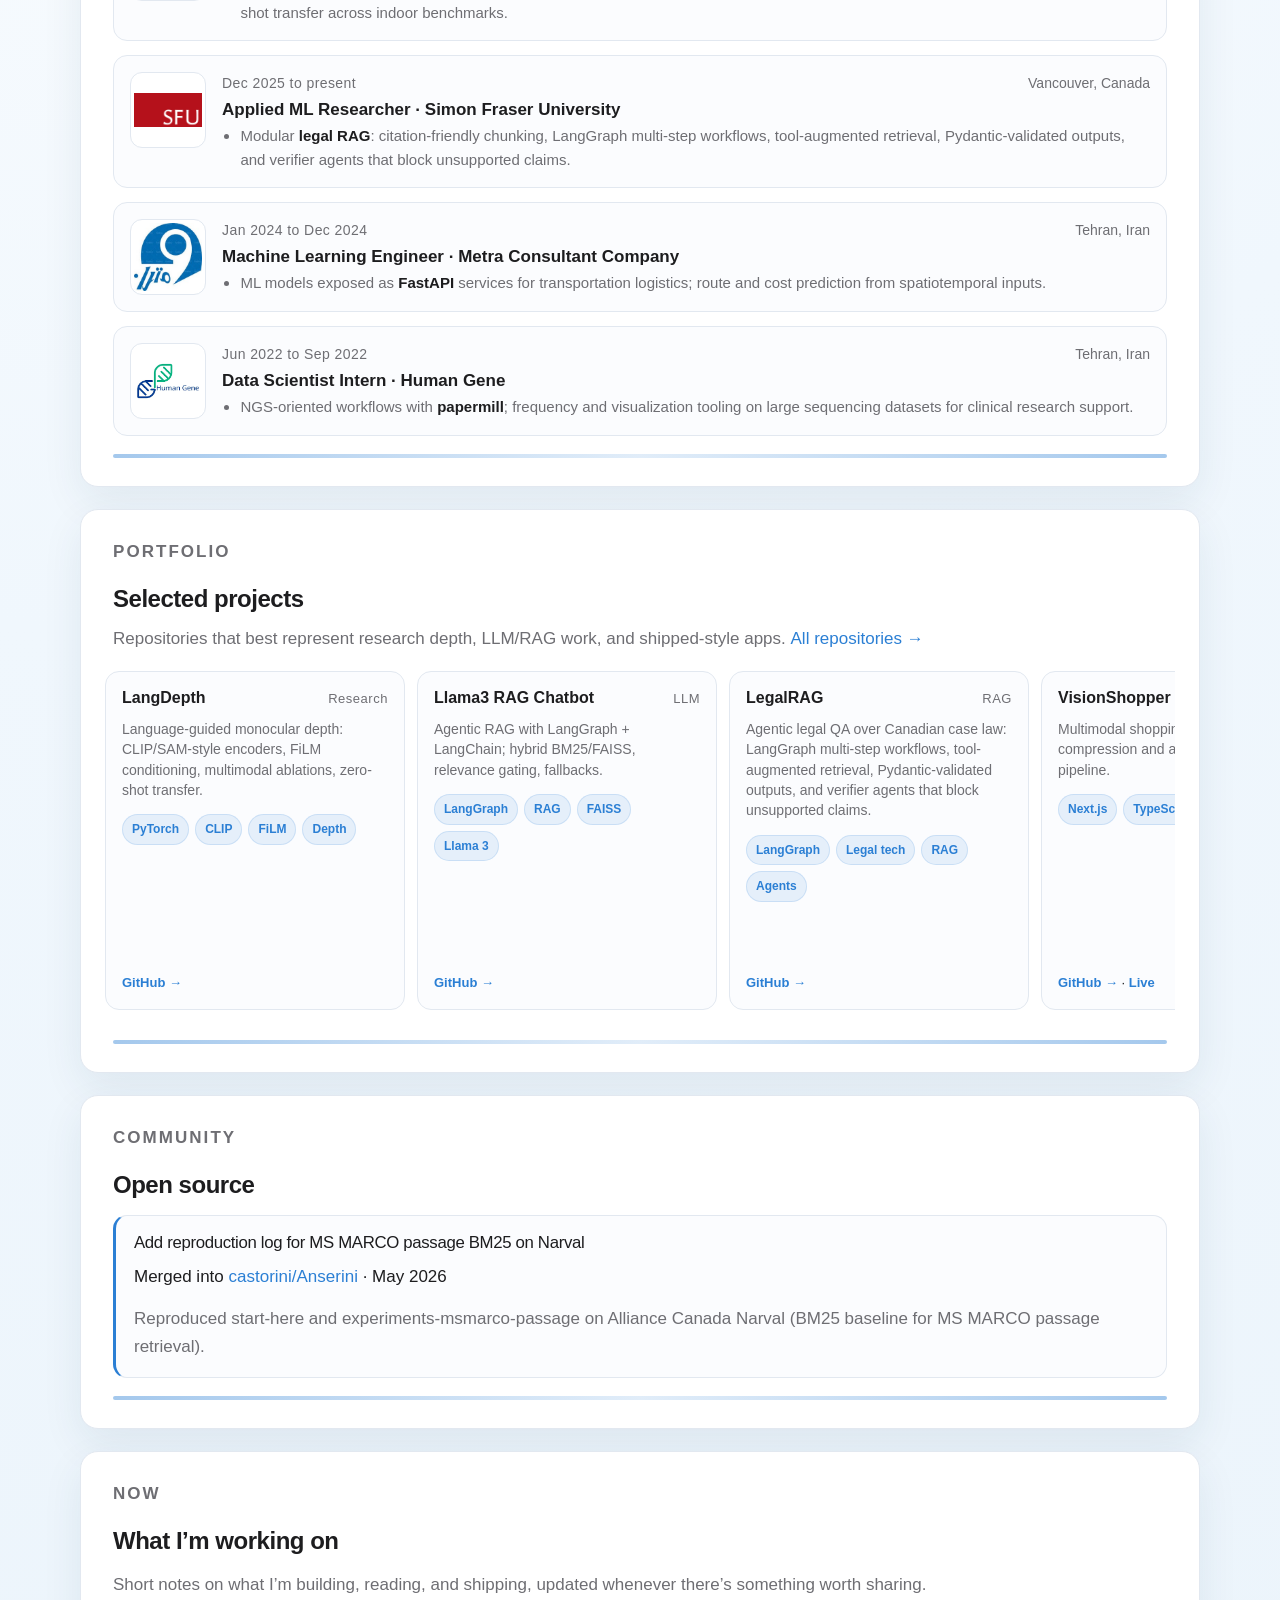
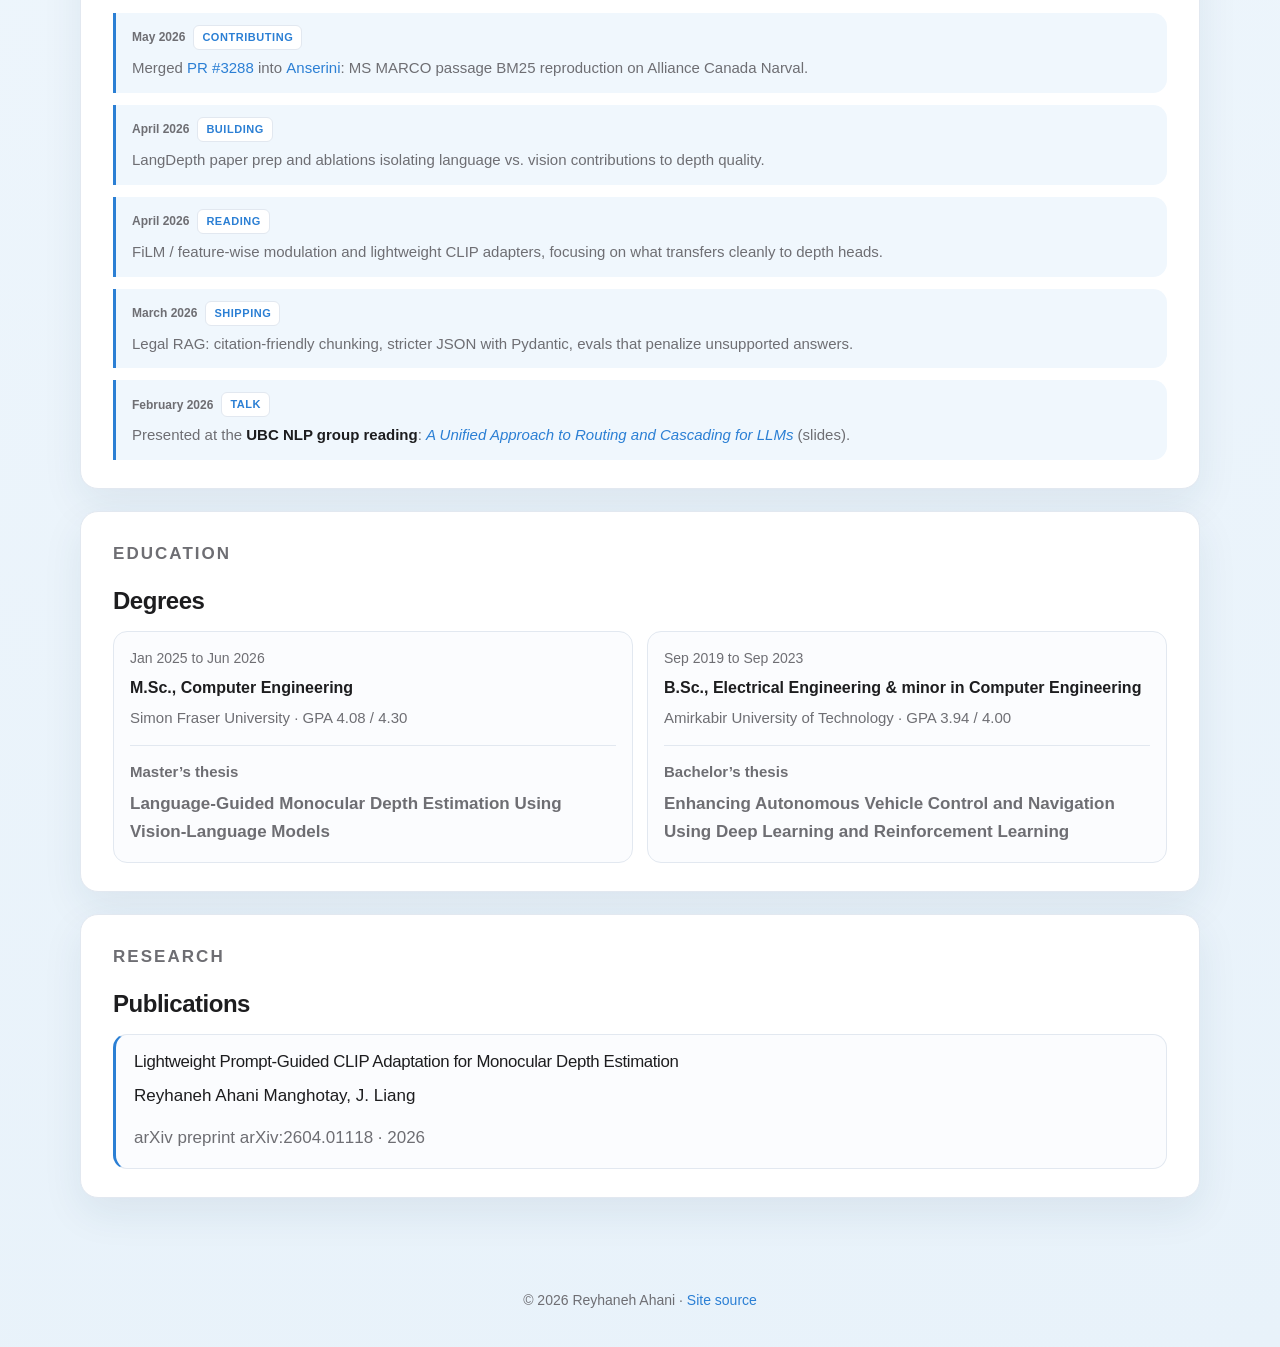
==== commit a5d80829: "Remove data-labs intro line and add Anserini open-source contribution. Co-authored-by: Cursor <curso" ====
--- a/index.html
+++ b/index.html
@@ -19,6 +19,7 @@
         <a href="#experience">Experience</a>
         <a href="#projects">Projects</a>
         <a href="data-labs.html">Data hubs</a>
+        <a href="#opensource">Open source</a>
         <a href="#updates">What I’m working on</a>
         <a href="#education">Education</a>
         <a href="#publications">Publications</a>
@@ -322,11 +323,36 @@
         <div class="section-bar" aria-hidden="true"></div>
       </section>
 
+      <section id="opensource" class="panel">
+        <p class="eyebrow">Community</p>
+        <h2>Open source</h2>
+        <ul class="pub-list">
+          <li class="pub-item">
+            <h3 class="pub-title">
+              <a href="https://github.com/castorini/anserini/pull/3288" target="_blank" rel="noopener noreferrer">Add reproduction log for MS MARCO passage BM25 on Narval</a>
+            </h3>
+            <p class="pub-meta"><span class="pub-authors">Merged into <a href="https://github.com/castorini/anserini" target="_blank" rel="noopener noreferrer">castorini/Anserini</a> · May 2026</span></p>
+            <p class="pub-venue">Reproduced start-here and experiments-msmarco-passage on Alliance Canada Narval (BM25 baseline for MS MARCO passage retrieval).</p>
+          </li>
+        </ul>
+        <div class="section-bar" aria-hidden="true"></div>
+      </section>
+
       <section id="updates" class="panel">
         <p class="eyebrow">Now</p>
         <h2>What I’m working on</h2>
         <p class="lede">Short notes on what I’m building, reading, and shipping, updated whenever there’s something worth sharing.</p>
         <div class="updates-list">
+          <article class="update-item">
+            <div class="update-meta">
+              <span class="update-date">May 2026</span>
+              <span class="update-tag">Contributing</span>
+            </div>
+            <p>
+              Merged <a href="https://github.com/castorini/anserini/pull/3288" target="_blank" rel="noopener noreferrer">PR #3288</a> into
+              <a href="https://github.com/castorini/anserini" target="_blank" rel="noopener noreferrer">Anserini</a>: MS MARCO passage BM25 reproduction on Alliance Canada Narval.
+            </p>
+          </article>
           <article class="update-item">
             <div class="update-meta">
               <span class="update-date">April 2026</span>
